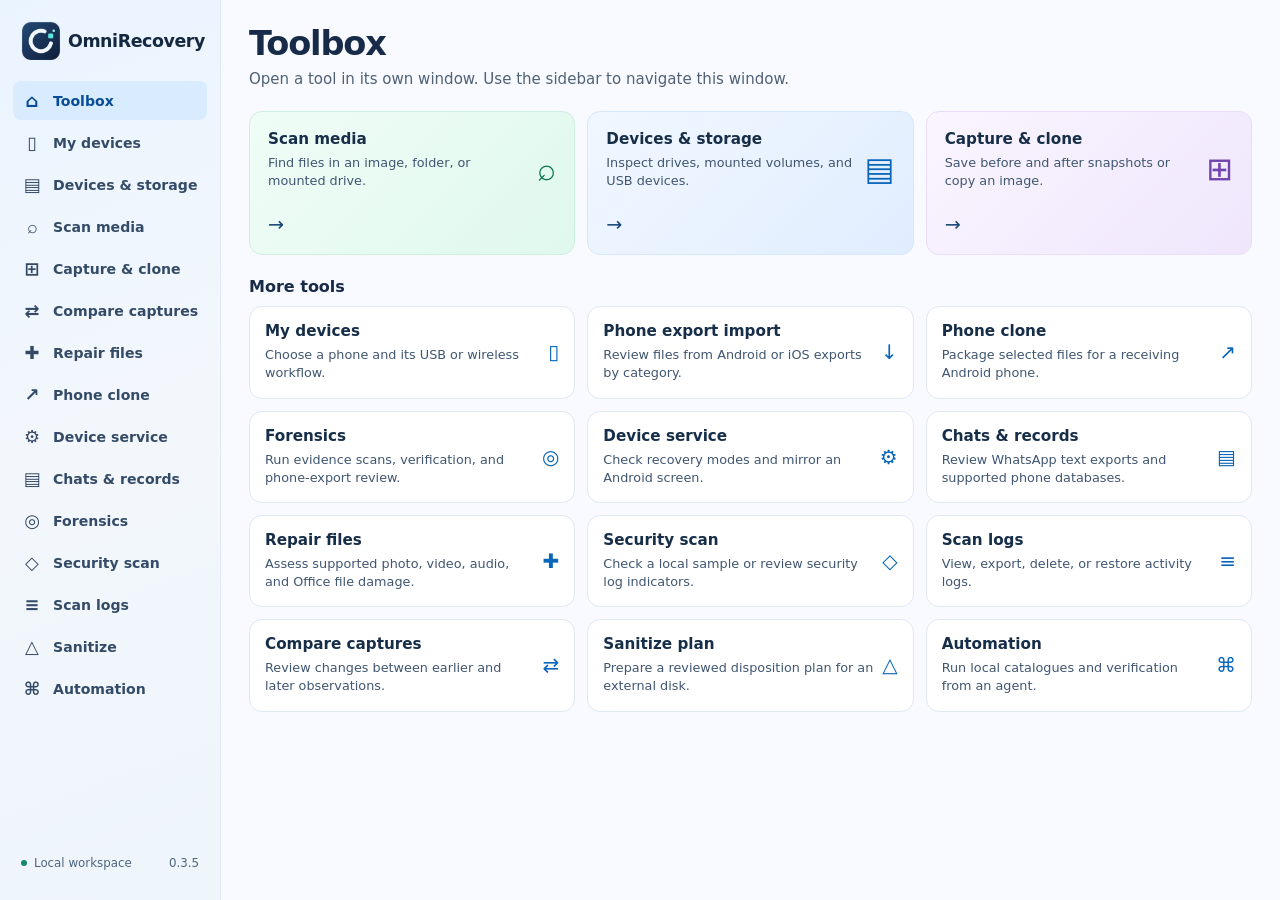
==== desktop/frontend/index.html @ 70e0124c "Open independent tool windows and export verified recovery results" ====
<!doctype html>
<html lang="en">
<head>
  <meta charset="utf-8">
  <meta name="viewport" content="width=device-width, initial-scale=1">
  <title>OmniRecovery</title>
  <link rel="stylesheet" href="style.css">
  <script src="app.js" defer></script>
  <script src="workspace.js" defer></script>
</head>
<body>
  <div class="workspace">
    <aside class="sidebar">
      <div class="brand"><img src="icon.png" width="42" height="42" alt=""><span>OmniRecovery</span></div>
      <nav aria-label="Workflows">
        <button class="nav-button active" data-view="toolbox" aria-current="page"><span class="nav-icon" aria-hidden="true">⌂</span>Toolbox</button>
        <button class="nav-button" data-view="my-devices"><span class="nav-icon" aria-hidden="true">▯</span>My devices</button>
        <div id="phone-sidebar" class="phone-sidebar"></div>
        <button class="nav-button" data-view="devices"><span class="nav-icon" aria-hidden="true">▤</span>Devices &amp; storage</button>
        <button class="nav-button" data-view="scan"><span class="nav-icon" aria-hidden="true">⌕</span>Scan media</button>
        <button class="nav-button" data-view="capture"><span class="nav-icon" aria-hidden="true">⊞</span>Capture &amp; clone</button>
        <button class="nav-button" data-view="compare"><span class="nav-icon" aria-hidden="true">⇄</span>Compare captures</button>
        <button class="nav-button" data-view="repair"><span class="nav-icon" aria-hidden="true">✚</span>Repair files</button>
        <button class="nav-button" data-view="transfer"><span class="nav-icon" aria-hidden="true">↗</span>Phone clone</button>
        <button class="nav-button" data-view="service"><span class="nav-icon" aria-hidden="true">⚙</span>Device service</button>
        <button class="nav-button" data-view="records-review"><span class="nav-icon" aria-hidden="true">▤</span>Chats &amp; records</button>
        <button class="nav-button" data-view="forensics"><span class="nav-icon" aria-hidden="true">◎</span>Forensics</button>
        <button class="nav-button" data-view="security"><span class="nav-icon" aria-hidden="true">◇</span>Security scan</button>
        <button class="nav-button" data-view="logs"><span class="nav-icon" aria-hidden="true">≡</span>Scan logs</button>
        <button class="nav-button" data-view="sanitize"><span class="nav-icon" aria-hidden="true">△</span>Sanitize</button>
        <button class="nav-button" data-view="automation"><span class="nav-icon" aria-hidden="true">⌘</span>Automation</button>
      </nav>
      <div class="sidebar-footer"><span class="offline-dot"></span>Local workspace <span class="version">0.3.5</span></div>
    </aside>

    <main>
      <section id="toolbox" class="view" aria-labelledby="toolbox-title">
        <header><h1 id="toolbox-title">Toolbox</h1><p>Open a tool in its own window. Use the sidebar to navigate this window.</p></header>
        <div class="tool-grid featured">
          <button class="tool-tile mint" data-jump="scan"><span class="tile-icon">⌕</span><strong>Scan media</strong><span>Find files in an image, folder, or mounted drive.</span><span class="tile-arrow">→</span></button>
          <button class="tool-tile sky" data-jump="devices"><span class="tile-icon">▤</span><strong>Devices &amp; storage</strong><span>Inspect drives, mounted volumes, and USB devices.</span><span class="tile-arrow">→</span></button>
          <button class="tool-tile lavender" data-jump="capture"><span class="tile-icon">⊞</span><strong>Capture &amp; clone</strong><span>Save before and after snapshots or copy an image.</span><span class="tile-arrow">→</span></button>
        </div>
        <h2 class="section-label">More tools</h2>
        <div class="tool-grid">
          <button class="tool-tile" data-jump="my-devices"><span class="tile-icon">▯</span><strong>My devices</strong><span>Choose a phone and its USB or wireless workflow.</span></button>
          <button class="tool-tile" data-jump="scan" data-scan-source="android_export"><span class="tile-icon">↓</span><strong>Phone export import</strong><span>Review files from Android or iOS exports by category.</span></button>
          <button class="tool-tile" data-jump="transfer"><span class="tile-icon">↗</span><strong>Phone clone</strong><span>Package selected files for a receiving Android phone.</span></button>
          <button class="tool-tile" data-jump="forensics"><span class="tile-icon">◎</span><strong>Forensics</strong><span>Run evidence scans, verification, and phone-export review.</span></button>
          <button class="tool-tile" data-jump="service"><span class="tile-icon">⚙</span><strong>Device service</strong><span>Check recovery modes and mirror an Android screen.</span></button>
          <button class="tool-tile" data-jump="records-review"><span class="tile-icon">▤</span><strong>Chats &amp; records</strong><span>Review WhatsApp text exports and supported phone databases.</span></button>
          <button class="tool-tile" data-jump="repair"><span class="tile-icon">✚</span><strong>Repair files</strong><span>Assess supported photo, video, audio, and Office file damage.</span></button>
          <button class="tool-tile" data-jump="security"><span class="tile-icon">◇</span><strong>Security scan</strong><span>Check a local sample or review security log indicators.</span></button>
          <button class="tool-tile" data-jump="logs"><span class="tile-icon">≡</span><strong>Scan logs</strong><span>View, export, delete, or restore activity logs.</span></button>
          <button class="tool-tile" data-jump="compare"><span class="tile-icon">⇄</span><strong>Compare captures</strong><span>Review changes between earlier and later observations.</span></button>
          <button class="tool-tile" data-jump="sanitize"><span class="tile-icon">△</span><strong>Sanitize plan</strong><span>Prepare a reviewed disposition plan for an external disk.</span></button>
          <button class="tool-tile" data-jump="automation"><span class="tile-icon">⌘</span><strong>Automation</strong><span>Run local catalogues and verification from an agent.</span></button>
        </div>
      </section>

      <section id="my-devices" class="view" aria-labelledby="my-devices-title" hidden>
        <header class="section-top"><div><h1 id="my-devices-title">My devices</h1><p id="phone-count" aria-live="polite">Detect phones to get started.</p></div><button data-action id="refresh-phones">Refresh devices</button></header>
        <div class="phone-mode" role="group" aria-label="Connection method">
          <button data-action id="phone-usb-mode" aria-pressed="true">USB</button>
          <button data-action id="phone-wireless-mode" aria-pressed="false">Wireless</button>
        </div>
        <div class="phone-card-list" id="phone-card-list"></div>
        <section class="card phone-connect" id="phone-usb-setup">
          <h2>Connect a phone by USB</h2>
          <div class="source-pair"><div><h3>Android</h3><p class="muted">Unlock the phone, turn on USB debugging in Developer options, and approve this computer on the phone.</p></div><div><h3>iPhone or iPad</h3><p class="muted">Unlock the device, connect it with a data cable, then tap Trust when prompted.</p></div></div>
          <p class="muted" id="phone-usb-status" aria-live="polite"></p>
        </section>
        <section class="card phone-connect" id="phone-wireless-setup" hidden>
          <h2>Pair Android over Wi-Fi</h2>
          <p class="muted">Put both devices on the same Wi-Fi. On Android 11 or newer, open Developer options → Wireless debugging → Pair device with pairing code.</p>
          <div class="source-pair">
            <div><h3>Pair</h3><label>Pairing address and port<input id="wifi-pair-address" type="text" placeholder="192.168.1.25:37099" maxlength="25" autocomplete="off"></label>
              <label>Six-digit code<input id="wifi-pair-code" type="password" inputmode="numeric" maxlength="6" autocomplete="off"></label>
              <div class="actions"><button data-action id="wifi-pair">Pair device</button></div></div>
            <div><h3>Connect</h3><label>Connection address and port<input id="wifi-connect-address" type="text" placeholder="192.168.1.25:41673" maxlength="25" autocomplete="off"></label>
              <p class="muted">Use the address on the main Wireless debugging screen. Its port differs from the pairing port.</p>
              <div class="actions"><button class="primary" data-action id="wifi-connect">Connect device</button></div></div>
          </div>
          <p class="muted" id="phone-wireless-status" aria-live="polite"></p>
        </section>
        <section class="card phone-detail" id="phone-detail" hidden>
          <div class="section-top"><div><h2 id="phone-name"></h2><p class="muted" id="phone-state"></p></div><button data-action id="phone-authorize">Connection setup</button></div>
          <div class="phone-category-grid" id="phone-categories"></div>
        </section>
      </section>

      <section id="devices" class="view" aria-labelledby="devices-title" hidden>
        <header><h1 id="devices-title">Devices &amp; storage</h1><p>See connected devices and the locations available for read-only inspection.</p></header>
        <section class="card"><div class="section-top"><h2>Storage inventory</h2><button data-action id="refresh-devices">Refresh devices</button></div><p id="storage-inventory-note" class="muted" hidden></p><div id="device-metrics" class="metrics"></div><div id="disk-list" class="disk-list"></div></section>
        <section class="card output-card"><div class="section-top"><h2>Connected USB devices</h2><button class="jump-button" data-jump="my-devices">Open phone options</button></div><div id="usb-list" class="disk-list"></div></section>
      </section>

      <section id="scan" class="view" aria-labelledby="scan-title" hidden>
        <header><h1 id="scan-title">Scan media</h1><p>Choose a source and the file types you want to inspect.</p></header>
        <section class="card source-switch"><label>Source<select id="scan-source"><option value="image">Disk image</option><option value="folder">Folder</option><option value="file">Single file</option><option value="volume">Active mounted volume</option><option value="android_export">Android export folder</option><option value="ios_export">iOS export folder</option></select></label></section>
        <div id="image-scan">
        <section class="card source-card" aria-label="Disk image source">
          <div class="section-top"><div><h2>Disk image source</h2><p id="image-name" class="selection">Choose a raw or Android sparse disk image.</p></div><div class="actions"><button data-action id="pick-image">Choose disk image</button><button data-action id="demo-image">Try demo</button></div></div>
          <div class="scan-options">
            <label>Storage type<select id="storage"><option value="auto">Unspecified</option><option value="memory-card">Memory card</option><option value="hdd">Hard disk</option><option value="ssd">SSD / NVMe</option><option value="ufs">UFS</option><option value="emmc">eMMC</option><option value="usb-flash">USB flash</option><option value="optical">Optical</option><option value="camera">Camera storage</option><option value="iot">IoT device storage</option><option value="virtual-disk">Virtual disk</option><option value="other">Other</option></select></label>
            <label>Media to scan<select id="scan-media"><option value="">All supported media</option><optgroup label="Photos"><option value="jpeg">JPEG photo</option><option value="png">PNG photo</option></optgroup><optgroup label="Video"><option value="mp4">MP4 video</option><option value="mov">MOV video</option></optgroup><optgroup label="Audio"><option value="wav">WAV audio (PCM)</option></optgroup></select></label>
            <details><summary>Scan a byte range</summary><div class="range"><label>Offset<input id="offset" inputmode="numeric" placeholder="0"></label><label>Length<input id="length" inputmode="numeric" placeholder="To end of image"></label></div></details>
            <button class="primary" data-action id="start-scan" disabled>Scan disk image</button>
          </div>
          <details class="card output-card" id="source-hex-panel"><summary>Inspect source bytes</summary><div class="filters"><label>Logical offset<input id="hex-offset" inputmode="numeric" placeholder="0"></label><label>Bytes<input id="hex-length" inputmode="numeric" placeholder="64"></label><button data-action id="read-hex">Read bytes</button></div><pre id="source-hex" hidden></pre></details>
        </section>
        <section id="scan-output" hidden aria-label="Scan findings">
          <div class="metrics" id="scan-metrics"></div>
          <p class="muted" id="scan-triage"></p>
          <div class="columns">
            <section class="card findings">
              <div class="section-top"><h2>Findings</h2><button data-action id="save-scan-report">Save report</button></div>
              <div class="filters"><label>Type<select id="type-filter"><option value="">All media</option><option value="jpeg">JPEG</option><option value="png">PNG</option><option value="mp4">MP4</option><option value="mov">MOV</option><option value="wav">WAV</option></select></label><label>Source origin<select id="origin-filter"><option value="">Any origin</option><option value="listed_partition">Listed partition</option><option value="backup_gpt_candidate">Backup GPT candidate</option><option value="image_unassigned">Unassigned image bytes</option></select></label><label>Sort<select id="sort-findings"><option value="offset">Source offset</option><option value="length">Size</option><option value="confidence">Confidence</option></select></label></div>
              <div class="table-wrap"><table><thead><tr><th>Media</th><th>Offset</th><th>Size</th><th>Confidence</th></tr></thead><tbody id="findings"></tbody></table></div>
              <p id="no-findings" class="muted" hidden>No findings match this filter.</p>
            </section>
            <section class="card preview" aria-label="Finding preview">
              <div class="section-top"><h2>Preview</h2><button class="primary" data-action id="save-finding" disabled hidden>Save recovered file</button></div>
              <div class="picture"><p id="preview-message">Select a finding to inspect it.</p><img id="finding-image" alt="Verified recovered media" hidden></div>
              <dl id="finding-detail"></dl>
              <details id="finding-hex-detail" hidden><summary>First 256 bytes</summary><pre id="finding-hex"></pre></details>
            </section>
          </div>
        </section>
        </div>
        <div id="catalogue-scan" hidden>
          <section class="card"><div class="section-top"><div><h2>Selected source</h2><p id="catalogue-source-name" class="selection">Choose a source.</p></div><button data-action id="pick-catalogue-source">Choose source</button></div>
            <p id="catalogue-source-note" class="muted">Review accessible files by their exported names and categories.</p>
            <fieldset class="category-picker"><legend>File types to scan</legend><div id="catalogue-categories" class="category-grid"></div></fieldset>
            <div class="section-top"><label>Filename search<input id="catalogue-query" type="search" maxlength="256" placeholder="Name or relative path"></label><button class="primary" data-action id="start-catalogue">Scan files</button></div>
          </section>
          <section class="card output-card" id="catalogue-output" hidden><div class="section-top"><h2>Files found</h2><button data-action id="save-catalogue-report">Save report</button></div><p id="catalogue-summary" class="muted"></p><div class="table-wrap"><table><thead><tr><th>File</th><th>Category</th><th>Size</th></tr></thead><tbody id="catalogue-rows"></tbody></table></div>
            <div id="catalogue-preview" class="card output-card" hidden><div class="section-top"><h2 id="catalogue-item-title">Selected file</h2><button class="primary" data-action id="recover-catalogue-item" hidden>Recover a copy</button></div><dl id="catalogue-item-detail"></dl><div class="picture" id="catalogue-picture" hidden><img id="catalogue-image" alt="Verified image preview"></div></div>
          </section>
        </div>
      </section>

      <section id="capture" class="view" aria-labelledby="capture-title" hidden>
        <header><h1 id="capture-title">Capture &amp; clone</h1><p>Choose a source to enable the Before and After capture buttons.</p></header>
        <section class="card output-card">
          <h2>Acquire from a connected device</h2>
          <p class="muted">Capture authorized Android shared files or device details, an iOS backup, or PTP camera files with a SHA-256 manifest.</p>
          <div class="field-row">
            <label>Transport<select id="acquisition-transport"><option value="android">Android (USB)</option><option value="android_wireless">Android (Wireless debugging)</option><option value="ios">iPhone or iPad</option><option value="camera">Camera (PTP)</option></select></label>
            <label id="acquisition-scope-label">Android files<select id="acquisition-scope"><option value="shared">Shared storage</option><option value="camera">Camera folder</option><option value="downloads">Downloads</option><option value="documents">Documents</option><option value="pictures">Pictures</option><option value="music">Music</option><option value="movies">Movies</option><option value="device_info">Device info only</option></select></label>
            <label>Connected device<select id="acquisition-device"><option value="">Refresh to detect devices</option></select></label>
          </div>
          <div class="actions">
            <button data-action id="refresh-acquisition">Detect devices</button>
            <button class="primary" data-action id="start-acquisition">Choose destination and capture</button>
          </div>
          <p class="muted" id="acquisition-status">Install the platform's ADB, libimobiledevice, or gPhoto2 helper. Unlock the phone and approve its USB prompt when requested.</p>
        </section>
        <section class="card output-card">
          <div class="section-top"><h2>Backup history</h2><button data-action id="choose-history">Choose backup folder</button></div>
          <p class="muted" id="history-folder">Choose the parent folder where you saved your captures.</p>
          <div class="disk-list" id="history-list"></div>
        </section>
        <section class="card"><div class="section-top"><label>Source type<select id="capture-source-kind"><option value="folder">Folder or phone export</option><option value="image">Existing disk image</option></select></label><button class="primary" data-action id="pick-capture-source">Choose source</button></div><p id="capture-source-name" class="selection">Choose a folder or phone export to begin.</p>
          <div class="source-pair"><div><h2>Before capture</h2><p class="muted" id="before-capture-state">No capture saved.</p><button class="primary" data-action id="capture-before">Capture before</button></div><div><h2>After capture</h2><p class="muted" id="after-capture-state">No capture saved.</p><button data-action id="capture-after">Capture after</button></div></div>
          <div class="actions device-actions"><button data-action id="compare-saved-captures">Compare saved captures</button><button data-action id="clone-image" hidden>Clone image file</button></div>
          <p class="muted">Snapshots save hashes and observations. On macOS, choose <strong>Existing disk image</strong> to clone an image file to a separate physical drive.</p>
        </section>
      </section>

      <section id="compare" class="view" aria-labelledby="compare-title" hidden>
        <header class="section-top"><div><h1 id="compare-title">Compare captures</h1><p>Review changes between two saved or independently acquired captures.</p></div><button class="jump-button" data-jump="capture">Take a capture</button></header>
        <section class="card">
          <h2>Compare independently acquired sources</h2>
          <label>Capture type<select id="capture-kind"><option value="image">Storage images</option><option value="folder">Logical export folders</option></select></label>
          <div class="source-pair"><div><h2>Before</h2><p id="before-name" class="selection">Choose the earlier capture.</p><button data-action id="pick-before">Choose earlier capture</button></div><div><h2>After</h2><p id="after-name" class="selection">Choose the later capture.</p><button data-action id="pick-after">Choose later capture</button></div></div>
          <button class="primary" data-action id="start-compare" disabled>Compare captures</button>
        </section>
        <section class="card output-card" id="compare-output" hidden><div class="section-top"><h2>Observations</h2><button data-action id="save-compare-report">Save report</button></div><p id="compare-summary" class="muted"></p><div class="table-wrap"><table><thead><tr><th>File or media</th><th>Observation</th></tr></thead><tbody id="compare-rows"></tbody></table></div></section>
      </section>

      <section id="repair" class="view" aria-labelledby="repair-title" hidden>
        <header><h1 id="repair-title">Repair damaged files</h1><p>Check a file for repairable damage and save a separate verified copy.</p></header>
        <section class="card"><div class="section-top"><div><h2>Damaged file</h2><p id="damaged-name" class="selection">Choose a JPEG, PNG, MP4, MOV, PCM WAV, DOCX, XLSX, or PPTX file.</p></div><button data-action id="pick-damaged">Choose file</button></div><label class="field">Original SHA-256 <span class="muted">Required for repairs other than the PNG end marker.</span><input id="original-hash" type="text" autocomplete="off" spellcheck="false" maxlength="64" placeholder="Hash of the file before it was damaged"></label><button class="primary" data-action id="start-repair" disabled>Assess repair</button></section>
        <section class="card output-card" id="repair-output" hidden><div class="section-top"><h2>Assessment</h2><div class="actions"><button data-action id="save-repair-report">Save report</button><button class="primary" data-action id="save-repaired" hidden>Save repaired file</button></div></div><dl id="repair-detail"></dl><div class="picture" id="repair-picture" hidden><img id="repair-image" alt="Verified repaired image"></div></section>
      </section>

      <section id="transfer" class="view" aria-labelledby="transfer-title" hidden>
        <header><h1 id="transfer-title">Phone clone</h1><p>Choose readable files from a phone export and package them for Android restore.</p></header>
        <details class="card output-card"><summary><strong>Set up the Android companion</strong></summary><p class="muted">Install the OmniRecovery Android companion from the project's APK release. On the receiving phone, open the app, select the encrypted archive and choose the destination folder.</p></details>
        <section class="card"><div class="section-top"><div><h2>Source folder</h2><p id="transfer-name" class="selection">Choose a local phone export folder.</p></div><div class="actions"><button data-action id="pick-transfer">Choose folder</button><button data-action id="review-transfer-files">Review files</button></div></div>
          <div id="transfer-selection" hidden><div class="section-top"><p class="muted" id="transfer-selection-summary"></p><button data-action id="toggle-transfer-selection">Select all</button></div><div class="table-wrap"><table><thead><tr><th>Copy</th><th>File</th><th>Category</th></tr></thead><tbody id="transfer-rows"></tbody></table></div></div>
          <div class="passwords"><label>Archive passphrase<input id="password" type="password" autocomplete="off" maxlength="128"></label><label>Repeat passphrase<input id="confirm-password" type="password" autocomplete="off" maxlength="128"></label></div><p class="muted">Use 12–128 printable ASCII characters.</p>
          <button class="primary" data-action id="start-transfer" disabled>Create encrypted archive</button></section>
        <section class="card output-card"><h2>Restore on the receiving phone</h2><p class="muted">Copy the .omnibackup archive to the phone. In the Android companion, select the archive and a destination folder, then enter the same passphrase.</p><p id="transfer-result" hidden></p></section>
      </section>

      <section id="service" class="view" aria-labelledby="service-title" hidden>
        <header><h1 id="service-title">Device service</h1><p>Check the device and its current boot mode before making changes.</p></header>
        <section class="card output-card">
          <div class="section-top"><h2>Android bootloader</h2><button data-action id="detect-fastboot">Detect fastboot devices</button></div>
          <p id="fastboot-state" class="muted">Connect a device in fastboot mode. This check uses Android SDK Platform-Tools.</p>
        </section>
        <section class="card output-card">
          <h2>iOS Recovery Mode</h2>
          <div class="actions">
            <button data-action id="detect-normal-ios">Detect normal iOS devices</button>
            <button data-action id="detect-ios-recovery">Read Recovery or DFU mode</button>
          </div>
          <p id="service-ios-state" class="muted">Connect one iPhone or iPad. This workflow uses libimobiledevice and libirecovery.</p>
          <label>Target<select id="service-ios-device"><option value="">Detect a device to continue</option></select></label>
          <div class="actions"><button data-action id="change-ios-recovery">Request recovery transition</button></div>
          <p class="muted">A transition restarts the phone and interrupts active work. Save the current capture first.</p>
        </section>
        <section class="card output-card">
          <div class="section-top"><h2>Android screen mirror</h2><button data-action id="detect-mirror">Detect authorized Android phones</button></div>
          <p class="muted">Display an Android screen through scrcpy. The helper runs a temporary service on the phone. Use this for diagnostics after collection.</p>
          <label>Android phone<select id="mirror-device"><option value="">Detect a phone to continue</option></select></label>
          <div class="actions"><button class="primary" data-action id="start-mirror">Open display-only mirror</button></div>
        </section>
      </section>

      <section id="records-review" class="view" aria-labelledby="records-review-title" hidden>
        <header><h1 id="records-review-title">Chats &amp; records</h1><p>Read supported records from a saved phone export.</p></header>
        <section class="card">
          <div class="section-top"><label>Export type<select id="record-kind">
            <option value="whatsapp_export">WhatsApp text export</option>
            <option value="android_sms">Android SMS database</option>
            <option value="android_calls">Android call database</option>
            <option value="android_contact_names">Android contact names</option>
            <option value="ios_sms">iOS message database</option>
            <option value="ios_calls">iOS call database</option>
            <option value="ios_contact_names">iOS contact names</option>
            <option value="sqlite_schema">SQLite table inventory</option>
          </select></label><button data-action id="pick-record-file">Choose export file</button></div>
          <p class="muted" id="record-file-name">Choose a WhatsApp .txt export or a standalone SQLite database.</p>
          <div class="actions"><button class="primary" data-action id="read-records">Read records</button><button class="jump-button" data-jump="transfer">Package exported chat files</button></div>
        </section>
        <section class="card output-card" id="record-results" hidden>
          <h2>Records</h2><p class="muted" id="record-summary"></p>
          <div class="record-table-scroll"><table id="record-table"></table></div>
        </section>
      </section>

      <section id="forensics" class="view" aria-labelledby="forensics-title" hidden>
        <header class="section-top"><div><h1 id="forensics-title">Forensics</h1><p>Inspect and verify previously acquired evidence.</p></div><div class="actions"><button class="jump-button" data-jump="capture">Before &amp; After</button><button class="jump-button" data-jump="logs">Activity logs</button></div></header>
        <section class="card"><div class="section-top"><div><h2>Evidence source</h2><p class="selection" id="evidence-name">Choose an acquired disk image or regular file.</p></div><button class="primary" data-action id="pick-evidence">Choose evidence file</button></div><div class="passwords"><label>Case reference<input id="case-reference" maxlength="128" placeholder="Optional case or item identifier"></label><label>Expected SHA-256 for verification<input id="evidence-sha" maxlength="64" placeholder="Optional trusted digest"></label></div><div class="actions device-actions"><button data-action id="verify-evidence">Verify SHA-256</button><button data-action id="clone-evidence" hidden>Clone acquired image</button></div></section>
        <section class="card output-card"><h2>Scan acquired disk image</h2><div class="scan-options"><label>Media to scan<select id="evidence-media"><option value="">All supported media</option><option value="jpeg">JPEG photo</option><option value="png">PNG photo</option><option value="mp4">MP4 video</option><option value="mov">MOV video</option><option value="wav">WAV audio (PCM)</option></select></label><label>Byte offset<input id="evidence-offset" inputmode="numeric" placeholder="0"></label><label>Byte length<input id="evidence-length" inputmode="numeric" placeholder="To end of image"></label><button data-action class="primary" id="scan-evidence">Run forensic scan</button></div></section>
        <section class="card output-card" id="evidence-output" hidden><div class="section-top"><h2 id="evidence-report-title">Evidence report</h2><button data-action id="save-evidence-report">Export JSON report</button></div><dl id="evidence-detail"></dl><p class="muted">This standalone report is unsigned.</p></section>
        <section class="card output-card"><div class="section-top"><div><h2>Review phone exports</h2><p>Find exported SMS, calls, contacts, mail, WhatsApp, Messenger, and device information by filename.</p></div><div class="actions"><button class="jump-button" data-jump="scan" data-scan-source="android_export">Android export</button><button class="jump-button" data-jump="scan" data-scan-source="ios_export">iOS export</button></div></div></section>
      </section>

      <section id="security" class="view" aria-labelledby="security-title" hidden>
        <header><h1 id="security-title">Security scan</h1><p>Submit a sample to the local ClamAV engine or review a text security log.</p></header>
        <section class="card"><div class="section-top"><div><h2>Local file</h2><p class="selection" id="security-name">Choose a sample or an exported text log.</p></div><button data-action id="pick-security">Choose file</button></div><div class="actions device-actions"><button data-action class="primary" id="scan-sample">Scan sample locally</button><button data-action id="scan-security-log">Check security log</button></div><p class="muted">The app keeps sample bytes on this computer. A public scanning service may share submitted samples.</p></section>
        <section class="card output-card" id="security-output" hidden><div class="section-top"><h2>Scan result</h2><button data-action id="save-security-report">Save report</button></div><dl id="security-detail"></dl><div class="table-wrap"><table id="security-indicators" hidden><thead><tr><th>Line</th><th>Indicator</th></tr></thead><tbody id="security-rows"></tbody></table></div></section>
      </section>

      <section id="logs" class="view" aria-labelledby="logs-title" hidden>
        <header><h1 id="logs-title">Scan logs</h1><p>Review timing, scope and outcomes for each scan or verification.</p></header>
        <section class="card"><div class="section-top"><label>Show<select id="log-view"><option value="active">Active logs</option><option value="trash">Deleted logs</option></select></label><button data-action id="refresh-logs">Refresh logs</button></div><div class="table-wrap"><table><thead><tr><th>Operation</th><th>Started</th><th>Outcome</th></tr></thead><tbody id="log-rows"></tbody></table></div><p id="logs-empty" class="muted" hidden>No logs in this view.</p></section>
        <section id="log-detail" class="card output-card" hidden><div class="section-top"><h2>Activity details</h2><div class="actions"><button data-action id="export-log">Save / export JSON</button><button data-action id="move-log">Delete log</button></div></div><pre id="log-json"></pre></section>
      </section>

      <section id="sanitize" class="view" aria-labelledby="sanitize-title" hidden>
        <header><h1 id="sanitize-title">Storage sanitization</h1><p>Prepare a plan for an evidence-free external disk.</p></header>
        <div class="warning"><strong>Permanent data loss</strong><p>Executing a sanitization procedure can make all data on the target unrecoverable. This workflow prepares a plan for review. Drive erasure requires two authorized approvals and a qualified method.</p></div>
        <section class="card"><div class="source-pair"><label>External physical disk<select id="sanitize-disk"><option value="">Choose a drive</option></select></label><label>Goal<select id="sanitize-goal"><option value="clear">Clear</option><option value="purge">Purge</option><option value="destroy">Destroy</option></select></label></div><div class="actions device-actions"><button data-action id="refresh-sanitize">Refresh disks</button><button data-action class="primary" id="make-sanitize-plan">Prepare plan</button></div></section>
        <section id="sanitize-output" class="card output-card" hidden><div class="section-top"><h2>Plan for review</h2><button data-action id="save-sanitize-report">Export plan</button></div><dl id="sanitize-detail"></dl></section>
      </section>

      <section id="automation" class="view" aria-labelledby="automation-title" hidden>
        <header><h1 id="automation-title">Automation</h1><p>Use local JSON commands from an AI agent or a script.</p></header>
        <section class="card"><h2>Custom search and verification</h2><pre>omnirecovery-cli catalog /path/to/export --query DCIM
omnirecovery-cli verify /path/to/capture.dd
omnirecovery-cli scan /path/to/capture.dd --storage memory-card</pre><p class="muted">On macOS, the CLI is inside the app at Contents/MacOS/omnirecovery-cli. On Windows, use the separate CLI executable. Give the agent an explicit local source. Search matches names and relative paths.</p></section>
        <section class="card output-card"><h2>Export destinations</h2><p class="muted">Choose a local folder, mounted NAS, or synced folder for reports and archives. Verified recovery and image cloning use a separate directly attached physical drive on macOS.</p></section>
      </section>

      <div id="status" class="status" role="status" aria-live="polite" hidden><span id="spinner" class="spinner" hidden></span><span id="status-text"></span></div>
    </main>
  </div>
</body>
</html>
---- desktop/frontend/style.css ----
:root {
  font-family: Inter,system-ui,-apple-system,sans-serif;
  color: #172b48;
  background: #edf3fa;
  color-scheme: light;
  --navy: #142d52;
  --blue: #2257cf;
  --muted: #4f6178;
  --border: #d8e4f1;
  --surface: #fff;
}
* {
  box-sizing: border-box;
}
body {
  margin: 0;
}
button,input,select {
  font: inherit;
}
button {
  cursor: pointer;
}
button:disabled {
  cursor: default;
  opacity: .48;
}
button:focus-visible,input:focus-visible,select:focus-visible,summary:focus-visible {
  outline: 3px solid #789ff2;
  outline-offset: 3px;
}
[hidden] {
  display: none!important;
}
h1,h2,p,dl {
  margin: 0;
}
h1 {
  font-size: clamp(1.6rem,3vw,2.1rem);
  font-weight: 720;
  letter-spacing: -.035em;
}
h2 {
  font-size: 1rem;
  font-weight: 690;
}
p {
  line-height: 1.55;
}
header {
  margin-bottom: 20px;
}
header p {
  color: var(--muted);
  margin-top: 5px;
  font-size: .94rem;
}
.workspace {
  display: grid;
  grid-template-columns: 221px minmax(0,1fr);
  min-height: 100vh;
}
.sidebar {
  position: sticky;
  top: 0;
  height: 100vh;
  display: flex;
  flex-direction: column;
  background: var(--navy);
  color: #fff;
  padding: 20px 13px;
}
.brand {
  display: flex;
  align-items: center;
  gap: 6px;
  font-size: 1.09rem;
  font-weight: 750;
  letter-spacing: -.025em;
  padding: 0 7px;
  margin-bottom: 24px;
}
.brand img {
  flex: none;
}
.sidebar nav {
  display: grid;
  gap: 7px;
}
.nav-button {
  display: flex;
  align-items: center;
  gap: 10px;
  width: 100%;
  background: transparent;
  color: #dbe8fb;
  border: 0;
  text-align: left;
  font-size: .88rem;
  font-weight: 600;
  padding: 11px 9px;
  border-radius: 8px;
}
.nav-button:hover {
  background: #1e426e;
}
.nav-button.active {
  color: white;
  background: #24549b;
}
.nav-icon {
  display: inline-grid;
  place-items: center;
  min-width: 22px;
  font-size: 1.12rem;
  font-weight: 550;
}
.sidebar-footer {
  margin-top: auto;
  color: #c2d5f2;
  font-size: .74rem;
  display: flex;
  align-items: center;
  gap: 7px;
  padding: 10px 8px;
}
.offline-dot {
  width: 6px;
  height: 6px;
  background: #65c6b3;
  border-radius: 50%;
  display: inline-block;
}
.version {
  margin-left: auto;
}
.view {
  max-width: 1180px;
  margin: auto;
}
main {
  min-width: 0;
  padding: 28px 28px 80px;
}
.card {
  padding: 18px;
  background: var(--surface);
  border: 1px solid var(--border);
  border-radius: 13px;
  min-width: 0;
}
.section-top {
  display: flex;
  align-items: center;
  justify-content: space-between;
  gap: 12px;
}
.section-top>div:first-child {
  min-width: 0;
}
.selection {
  color: var(--muted);
  margin-top: 4px;
  overflow-wrap: anywhere;
  font-size: .87rem;
}
.actions {
  display: flex;
  gap: 7px;
  flex-wrap: wrap;
  justify-content: flex-end;
}
button[data-action] {
  min-height: 34px;
  padding: 7px 11px;
  background: #f0f5ff;
  color: #204184;
  border: 1px solid #cddbf3;
  border-radius: 7px;
  font-size: .82rem;
  font-weight: 650;
  white-space: nowrap;
}
button[data-action]:hover:not(:disabled) {
  background: #e5eeff;
}
button.primary[data-action] {
  background: var(--blue);
  border-color: var(--blue);
  color: white;
}
button.primary[data-action]:hover:not(:disabled) {
  background: #1947b7;
}
.scan-options {
  display: flex;
  align-items: flex-end;
  gap: 15px;
  flex-wrap: wrap;
  margin-top: 14px;
}
.scan-options>.primary {
  margin-left: auto;
}
label {
  display: grid;
  gap: 4px;
  font-size: .8rem;
  font-weight: 650;
}
input,select {
  background: #fafcff;
  border: 1px solid #b9c9de;
  border-radius: 7px;
  color: #172b48;
  min-height: 34px;
  padding: 6px 9px;
  min-width: 0;
  font-size: .85rem;
}
details {
  font-size: .82rem;
  color: #39516f;
}
summary {
  cursor: pointer;
  font-weight: 650;
  padding: 7px 0;
}
.range {
  display: flex;
  gap: 8px;
}
.range input {
  max-width: 115px;
}
.metrics {
  display: grid;
  grid-template-columns: repeat(3,minmax(0,1fr));
  gap: 10px;
  margin: 13px 0;
}
.metric {
  background: white;
  border: 1px solid var(--border);
  border-radius: 10px;
  padding: 10px 14px;
}
.metric span {
  font-size: .75rem;
  color: var(--muted);
}
.metric strong {
  display: block;
  font-size: 1.05rem;
  margin-top: 2px;
}
.columns {
  display: grid;
  grid-template-columns: minmax(0,1.33fr) minmax(240px,1fr);
  gap: 11px;
  align-items: start;
}
.filters {
  display: flex;
  gap: 9px;
  flex-wrap: wrap;
  margin: 10px 0;
}
.table-wrap {
  overflow: auto;
  max-height: 320px;
}
table {
  width: 100%;
  border-collapse: collapse;
  font-size: .79rem;
}
th,td {
  text-align: left;
  border-bottom: 1px solid #e2ebf6;
  padding: 7px;
  white-space: nowrap;
}
th {
  position: sticky;
  top: 0;
  background: #f6f9fd;
  color: #425777;
}
td button[data-action] {
  min-height: 24px;
  background: transparent;
  color: #174ab6;
  padding: 3px 4px;
  border: 0;
  text-decoration: underline;
}
.picture {
  margin-top: 11px;
  display: grid;
  place-items: center;
  background: #f0f5fb;
  border: 1px solid var(--border);
  border-radius: 9px;
  min-height: 108px;
  padding: 9px;
  text-align: center;
  color: var(--muted);
  font-size: .82rem;
}
.picture img {
  display: block;
  max-width: 100%;
  max-height: 200px;
  object-fit: contain;
}
.preview dl,.output-card dl {
  display: grid;
  grid-template-columns: 1fr 1fr;
  gap: 8px;
  margin-top: 11px;
}
.detail {
  min-width: 0;
}
.detail dt {
  color: var(--muted);
  font-size: .73rem;
}
.detail dd {
  margin: 3px 0 0;
  font-size: .82rem;
  overflow-wrap: anywhere;
}
.wide {
  grid-column: 1/-1;
}
pre {
  padding: 8px;
  overflow: auto;
  background: #f2f6fc;
  border-radius: 6px;
  font-size: .71rem;
}
.muted {
  color: var(--muted);
  font-size: .85rem;
}
.source-pair,.passwords {
  display: grid;
  grid-template-columns: 1fr 1fr;
  gap: 12px;
  margin: 14px 0;
}
.source-pair>div {
  background: #f6f9fd;
  padding: 13px;
  border: 1px solid var(--border);
  border-radius: 8px;
  min-width: 0;
}
.source-pair button,.field,.field+button,.passwords~button {
  margin-top: 10px;
}
.output-card {
  margin-top: 13px;
}
.output-card p {
  margin: 7px 0;
}
.status {
  position: fixed;
  bottom: 15px;
  left: calc(221px + 28px);
  right: 28px;
  display: flex;
  align-items: center;
  gap: 9px;
  background: #e3edff;
  color: #153c85;
  border: 1px solid #b9cdf2;
  border-radius: 9px;
  box-shadow: 0 4px 20px #142d521a;
  padding: 10px 13px;
  font-size: .83rem;
  z-index: 1;
}
.status.error {
  background: #fff1ed;
  color: #8b2518;
  border-color: #f1c1b9;
}
.spinner {
  flex: none;
  width: 13px;
  height: 13px;
  border: 2px solid #9bb8ea;
  border-top-color: var(--blue);
  border-radius: 50%;
  animation: spin .8s linear infinite;
}
@keyframes spin {
  to {
    transform: rotate(360deg);
  }
}
@media(max-width:880px) {
  .workspace {
    grid-template-columns: 180px minmax(0,1fr);
  }
  main {
    padding: 20px 18px 70px;
  }
  .sidebar {
    padding-left: 8px;
    padding-right: 8px;
  }
  .status {
    left: 198px;
    right: 18px;
  }
  .columns {
    grid-template-columns: 1fr;
  }
}

/* The Toolbox uses a light surface and soft color to distinguish its workflows. */
:root {
  background: #f8faff;
  --navy: #15283f;
  --blue: #086fdb;
  --muted: #506176;
  --border: #dee7f2;
}
.sidebar {
  background: linear-gradient(160deg, #eaf4ff, #f3f7fc 48%, #eef5fb);
  color: var(--navy);
  border-right: 1px solid #dce9f8;
  overflow-y: auto;
}
.brand { margin-bottom: 19px; }
.sidebar nav { gap: 3px; }
.nav-button { color: #344b67; padding: 9px 8px; }
.nav-button:hover { background: #e1eefb; }
.nav-button.active { color: #084d97; background: #d9ebff; }
.sidebar-footer { color: #4e6480; padding-top: 18px; }
.offline-dot { background: #13896e; }
main { padding-top: 24px; }
.section-top { flex-wrap: wrap; }
.section-top > label { flex: 0 1 310px; }
.tool-grid { display: grid; grid-template-columns: repeat(3, minmax(0, 1fr)); gap: 12px; }
.tool-tile {
  display: grid;
  grid-template-columns: 1fr auto;
  grid-template-rows: auto 1fr;
  gap: 6px 8px;
  min-width: 0;
  padding: 15px;
  border: 1px solid #e0e8f4;
  background: #fff;
  color: #172e49;
  text-align: left;
  border-radius: 13px;
}
.tool-tile:hover { border-color: #88baf0; box-shadow: 0 4px 12px #146bc015; }
.tool-tile strong { grid-column: 1; grid-row: 1; font-size: .95rem; }
.tool-tile > span:not(.tile-icon):not(.tile-arrow) { grid-column: 1; grid-row: 2; font-size: .80rem; line-height: 1.42; color: #405671; }
.tile-icon { grid-column: 2; grid-row: 1 / 3; font-size: 1.25rem; color: #0965b9; align-self: center; }
.featured .tool-tile { min-height: 144px; padding: 18px; }
.featured .tile-icon { font-size: 2rem; }
.tile-arrow { grid-column: 1; color: #164776; font-size: 1.2rem; }
.mint { background: linear-gradient(135deg, #f0fdf7, #dff8ee); border-color: #ceeede; }
.sky { background: linear-gradient(135deg, #f1f7ff, #e0edff); border-color: #d5e7fc; }
.lavender { background: linear-gradient(135deg, #faf5ff, #efe6fc); border-color: #eadcfb; }
.mint .tile-icon { color: #097652; }
.lavender .tile-icon { color: #7143ae; }
.section-label { margin: 22px 0 10px; }
.source-switch { margin-bottom: 11px; }
.source-switch label { max-width: 340px; }
.category-picker { padding: 10px 0; margin: 10px 0; border: 0; }
.category-picker legend { font-size: .85rem; font-weight: 680; }
.category-grid { display: grid; grid-template-columns: repeat(3, minmax(0, 1fr)); gap: 7px; }
.category-option { display: flex; align-items: center; gap: 7px; min-width: 0; padding: 5px 8px; border: 1px solid var(--border); border-radius: 7px; background: #f8fbff; }
input[type=checkbox] { min-height: auto; width: 15px; height: 15px; flex: none; accent-color: #086fdb; }
.device-actions { justify-content: flex-start; margin: 10px 0; }
.jump-button, .device-actions button:not([data-action]) { border: 1px solid #c9ddf4; background: #eef6ff; border-radius: 7px; color: #145596; font-size: .84rem; padding: 8px 10px; }
.disk-list { display: grid; gap: 7px; margin: 7px 0; }
.disk-card { border: 1px solid var(--border); background: #f9fbff; border-radius: 8px; padding: 2px 10px; }
.disk-heading > span { margin-left: 8px; }
.volume-row, .device-row { display: flex; gap: 10px; padding: 8px; align-items: center; justify-content: space-between; border-top: 1px solid #e1ecf7; }
.volume-label { display: grid; gap: 3px; min-width: 0; overflow-wrap: anywhere; }
.volume-label progress { width: min(250px, 100%); height: 8px; accent-color: #1686dc; }
.warning { border: 1px solid #f0baaa; background: #fff1ec; color: #7e2d21; padding: 13px 15px; border-radius: 9px; margin-bottom: 12px; }
.warning p { margin-top: 4px; }
#catalogue-item-title { overflow-wrap: anywhere; }
#catalogue-rows td:first-child, #transfer-rows td:nth-child(2) { max-width: 420px; white-space: normal; overflow-wrap: anywhere; }
#catalogue-rows button { text-align: left; white-space: normal; }
#log-json { white-space: pre-wrap; overflow-wrap: anywhere; }
@media (max-width: 950px) {
  .tool-grid, .category-grid { grid-template-columns: repeat(2, minmax(0, 1fr)); }
}
@media (max-width: 720px) {
  .tool-grid, .source-pair, .passwords { grid-template-columns: 1fr; }
}

.phone-sidebar { display: grid; gap: 2px; margin: 0 0 3px 24px; }
.phone-sidebar:empty { display: none; }
.phone-sidebar button { padding: 5px 8px; color: #395471; background: none; text-align: left; border: 0; border-radius: 7px; overflow-wrap: anywhere; }
.phone-sidebar button:hover, .phone-sidebar button[aria-current] { color: #084d97; background: #d9ebff; }
.phone-mode { display: flex; width: min(100%, 330px); gap: 3px; padding: 4px; margin: 0 auto 20px; border-radius: 30px; background: #e8edf5; }
.phone-mode button { flex: 1; border: 1px solid transparent; border-radius: 28px; background: transparent; color: #52647c; }
.phone-mode button[aria-pressed="true"] { background: white; color: #085ec3; border-color: #d9e5f3; box-shadow: 0 1px 3px #17345114; }
.phone-card-list { display: grid; grid-template-columns: repeat(auto-fit, minmax(146px, 1fr)); gap: 12px; margin: 0 0 18px; }
.phone-card { display: flex; flex-direction: column; align-items: center; gap: 6px; padding: 18px 12px; min-height: 180px; color: #182f4b; background: #fff; border: 1px solid #dce7f5; border-radius: 16px; }
.phone-card[aria-pressed="true"] { background: #ecf5ff; border-color: #73b1f5; }
.phone-card:hover { background: #edf6ff; border-color: #8bbaf3; }
.phone-screen { width: 51px; height: 91px; margin-bottom: 4px; border: 3px solid #20385b; border-radius: 12px; background: radial-gradient(circle at 75% 25%, #9de6ff, transparent 50%), linear-gradient(140deg, #90a8ff, #8a6ce2 54%, #1662c1); box-shadow: 0 3px 12px #4169a43b; }
.phone-screen.ios { background: radial-gradient(circle at 25% 70%, #d4f7e7, transparent 52%), linear-gradient(145deg, #0f7cad, #8bd5ed, #496ecc); }
.phone-card-add .phone-screen { display: grid; place-items: center; color: #116ed5; font-size: 2rem; background: white; border: 1px dashed #82b6f3; box-shadow: none; }
.phone-card small { font-weight: 400; color: #536b84; }
.phone-category-grid { display: grid; grid-template-columns: repeat(auto-fit, minmax(138px, 1fr)); gap: 9px; }
.phone-category { display: grid; gap: 4px; grid-template-columns: auto 1fr; align-items: center; text-align: left; background: #fff; padding: 9px; }
.phone-category > small { grid-column: 2; font-size: .72rem; font-weight: 400; color: #4f647f; }
.phone-category-icon { display: inline-grid; width: 26px; height: 26px; place-items: center; border-radius: 8px; color: #075ba3; background: #e0f1ff; }
.phone-category:nth-child(3n + 2) .phone-category-icon { color: #206650; background: #e0f4ec; }
.phone-category:nth-child(3n + 3) .phone-category-icon { color: #6243a3; background: #f0e9ff; }
.phone-connect .source-pair label { margin-top: 7px; }

.record-table-scroll { overflow: auto; }
#record-table td { white-space: pre-wrap; overflow-wrap: anywhere; min-width: 70px; max-width: 420px; }
#record-summary { overflow-wrap: anywhere; }
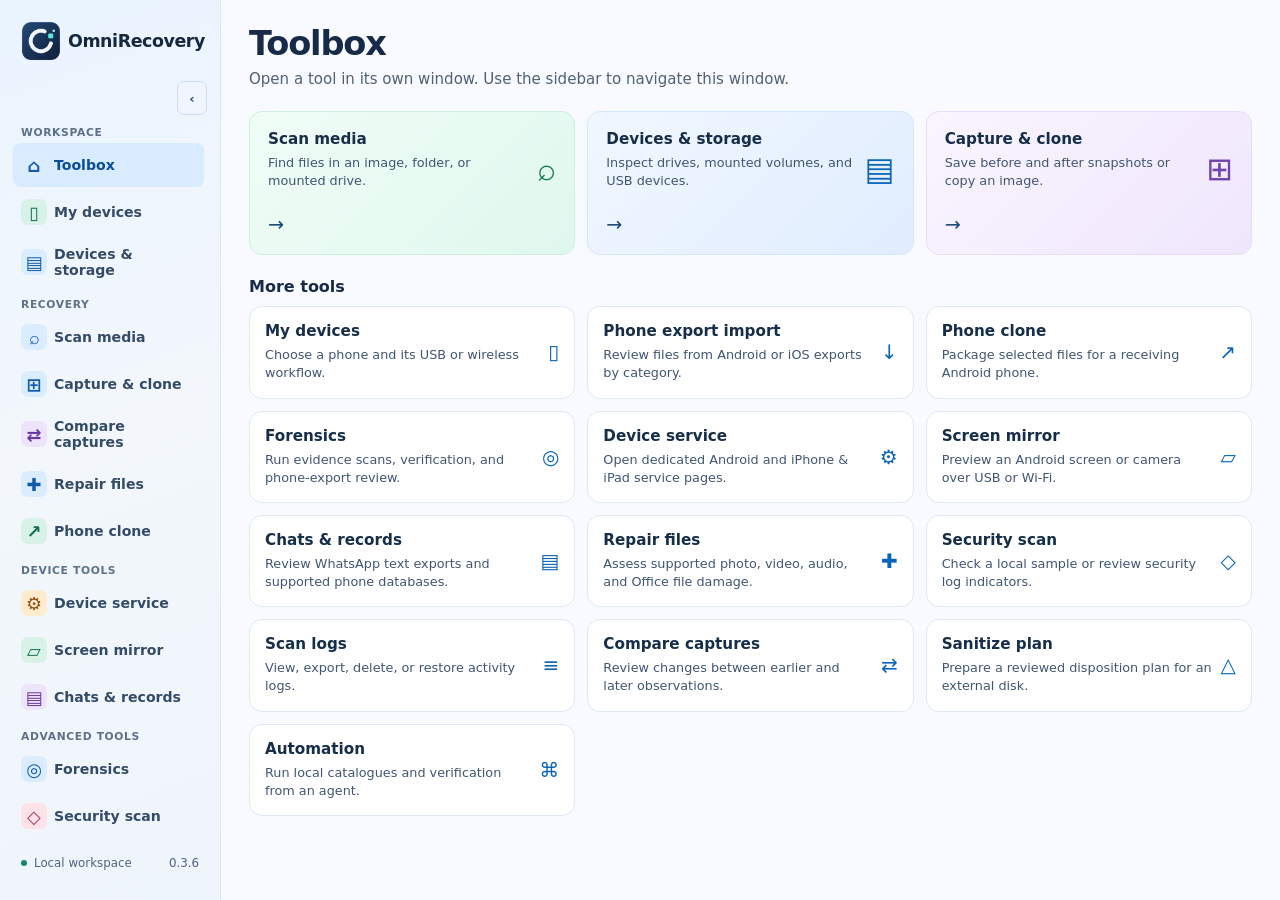
==== commit 685664d6: "Separate device service workflows and wire workspace settings" ====
--- a/desktop/frontend/index.html
+++ b/desktop/frontend/index.html
@@ -10,27 +10,34 @@
 </head>
 <body>
   <div class="workspace">
-    <aside class="sidebar">
+    <aside class="sidebar" id="workspace-sidebar">
       <div class="brand"><img src="icon.png" width="42" height="42" alt=""><span>OmniRecovery</span></div>
-      <nav aria-label="Workflows">
-        <button class="nav-button active" data-view="toolbox" aria-current="page"><span class="nav-icon" aria-hidden="true">⌂</span>Toolbox</button>
-        <button class="nav-button" data-view="my-devices"><span class="nav-icon" aria-hidden="true">▯</span>My devices</button>
+      <button data-action id="sidebar-toggle" class="sidebar-toggle" aria-controls="workspace-nav" aria-pressed="false" title="Collapse navigation">‹</button>
+      <nav id="workspace-nav" aria-label="Workflows">
+        <span class="nav-section-label">Workspace</span>
+        <button class="nav-button active" data-view="toolbox" aria-current="page"><span class="nav-icon" aria-hidden="true">⌂</span><span class="nav-label">Toolbox</span></button>
+        <button class="nav-button" data-view="my-devices"><span class="nav-icon" aria-hidden="true">▯</span><span class="nav-label">My devices</span></button>
         <div id="phone-sidebar" class="phone-sidebar"></div>
-        <button class="nav-button" data-view="devices"><span class="nav-icon" aria-hidden="true">▤</span>Devices &amp; storage</button>
-        <button class="nav-button" data-view="scan"><span class="nav-icon" aria-hidden="true">⌕</span>Scan media</button>
-        <button class="nav-button" data-view="capture"><span class="nav-icon" aria-hidden="true">⊞</span>Capture &amp; clone</button>
-        <button class="nav-button" data-view="compare"><span class="nav-icon" aria-hidden="true">⇄</span>Compare captures</button>
-        <button class="nav-button" data-view="repair"><span class="nav-icon" aria-hidden="true">✚</span>Repair files</button>
-        <button class="nav-button" data-view="transfer"><span class="nav-icon" aria-hidden="true">↗</span>Phone clone</button>
-        <button class="nav-button" data-view="service"><span class="nav-icon" aria-hidden="true">⚙</span>Device service</button>
-        <button class="nav-button" data-view="records-review"><span class="nav-icon" aria-hidden="true">▤</span>Chats &amp; records</button>
-        <button class="nav-button" data-view="forensics"><span class="nav-icon" aria-hidden="true">◎</span>Forensics</button>
-        <button class="nav-button" data-view="security"><span class="nav-icon" aria-hidden="true">◇</span>Security scan</button>
-        <button class="nav-button" data-view="logs"><span class="nav-icon" aria-hidden="true">≡</span>Scan logs</button>
-        <button class="nav-button" data-view="sanitize"><span class="nav-icon" aria-hidden="true">△</span>Sanitize</button>
-        <button class="nav-button" data-view="automation"><span class="nav-icon" aria-hidden="true">⌘</span>Automation</button>
+        <button class="nav-button" data-view="devices"><span class="nav-icon" aria-hidden="true">▤</span><span class="nav-label">Devices &amp; storage</span></button>
+        <span class="nav-section-label">Recovery</span>
+        <button class="nav-button" data-view="scan"><span class="nav-icon" aria-hidden="true">⌕</span><span class="nav-label">Scan media</span></button>
+        <button class="nav-button" data-view="capture"><span class="nav-icon" aria-hidden="true">⊞</span><span class="nav-label">Capture &amp; clone</span></button>
+        <button class="nav-button" data-view="compare"><span class="nav-icon" aria-hidden="true">⇄</span><span class="nav-label">Compare captures</span></button>
+        <button class="nav-button" data-view="repair"><span class="nav-icon" aria-hidden="true">✚</span><span class="nav-label">Repair files</span></button>
+        <button class="nav-button" data-view="transfer"><span class="nav-icon" aria-hidden="true">↗</span><span class="nav-label">Phone clone</span></button>
+        <span class="nav-section-label">Device tools</span>
+        <button class="nav-button" data-view="service"><span class="nav-icon" aria-hidden="true">⚙</span><span class="nav-label">Device service</span></button>
+        <button class="nav-button" id="open-mirror-nav"><span class="nav-icon" aria-hidden="true">▱</span><span class="nav-label">Screen mirror</span></button>
+        <button class="nav-button" data-view="records-review"><span class="nav-icon" aria-hidden="true">▤</span><span class="nav-label">Chats &amp; records</span></button>
+        <span class="nav-section-label">Advanced tools</span>
+        <button class="nav-button" data-view="forensics"><span class="nav-icon" aria-hidden="true">◎</span><span class="nav-label">Forensics</span></button>
+        <button class="nav-button" data-view="security"><span class="nav-icon" aria-hidden="true">◇</span><span class="nav-label">Security scan</span></button>
+        <button class="nav-button" data-view="logs"><span class="nav-icon" aria-hidden="true">≡</span><span class="nav-label">Scan logs</span></button>
+        <button class="nav-button" data-view="sanitize"><span class="nav-icon" aria-hidden="true">△</span><span class="nav-label">Sanitize</span></button>
+        <button class="nav-button" data-view="automation"><span class="nav-icon" aria-hidden="true">⌘</span><span class="nav-label">Automation</span></button>
+        <button class="nav-button" data-view="settings"><span class="nav-icon" aria-hidden="true">⚙</span><span class="nav-label">Settings</span></button>
       </nav>
-      <div class="sidebar-footer"><span class="offline-dot"></span>Local workspace <span class="version">0.3.5</span></div>
+      <div class="sidebar-footer"><span class="offline-dot"></span>Local workspace <span class="version">0.3.6</span></div>
     </aside>
 
     <main>
@@ -47,7 +54,8 @@
           <button class="tool-tile" data-jump="scan" data-scan-source="android_export"><span class="tile-icon">↓</span><strong>Phone export import</strong><span>Review files from Android or iOS exports by category.</span></button>
           <button class="tool-tile" data-jump="transfer"><span class="tile-icon">↗</span><strong>Phone clone</strong><span>Package selected files for a receiving Android phone.</span></button>
           <button class="tool-tile" data-jump="forensics"><span class="tile-icon">◎</span><strong>Forensics</strong><span>Run evidence scans, verification, and phone-export review.</span></button>
-          <button class="tool-tile" data-jump="service"><span class="tile-icon">⚙</span><strong>Device service</strong><span>Check recovery modes and mirror an Android screen.</span></button>
+          <button class="tool-tile" data-jump="service"><span class="tile-icon">⚙</span><strong>Device service</strong><span>Open dedicated Android and iPhone &amp; iPad service pages.</span></button>
+          <button class="tool-tile" data-jump="mirror"><span class="tile-icon">▱</span><strong>Screen mirror</strong><span>Preview an Android screen or camera over USB or Wi-Fi.</span></button>
           <button class="tool-tile" data-jump="records-review"><span class="tile-icon">▤</span><strong>Chats &amp; records</strong><span>Review WhatsApp text exports and supported phone databases.</span></button>
           <button class="tool-tile" data-jump="repair"><span class="tile-icon">✚</span><strong>Repair files</strong><span>Assess supported photo, video, audio, and Office file damage.</span></button>
           <button class="tool-tile" data-jump="security"><span class="tile-icon">◇</span><strong>Security scan</strong><span>Check a local sample or review security log indicators.</span></button>
@@ -89,10 +97,39 @@
         </section>
       </section>
 
-      <section id="devices" class="view" aria-labelledby="devices-title" hidden>
-        <header><h1 id="devices-title">Devices &amp; storage</h1><p>See connected devices and the locations available for read-only inspection.</p></header>
-        <section class="card"><div class="section-top"><h2>Storage inventory</h2><button data-action id="refresh-devices">Refresh devices</button></div><p id="storage-inventory-note" class="muted" hidden></p><div id="device-metrics" class="metrics"></div><div id="disk-list" class="disk-list"></div></section>
-        <section class="card output-card"><div class="section-top"><h2>Connected USB devices</h2><button class="jump-button" data-jump="my-devices">Open phone options</button></div><div id="usb-list" class="disk-list"></div></section>
+      <section id="devices" class="view storage-view" aria-labelledby="devices-title" hidden>
+        <header class="section-top"><div><h1 id="devices-title">Devices &amp; storage</h1><p>Inspect connected drives, phones, and mounted volumes.</p></div><button data-action id="refresh-devices">Refresh inventory</button></header>
+        <div class="storage-overview" id="device-metrics"></div>
+        <p id="storage-inventory-note" class="muted" hidden></p>
+        <div class="storage-workspace">
+          <div class="storage-main">
+            <section class="card storage-inventory">
+              <div class="section-top"><h2>Storage inventory</h2></div>
+              <div class="storage-filters" id="storage-filters" role="group" aria-label="Storage category">
+                <button data-action data-storage-filter="all" aria-pressed="true">All</button>
+                <button data-action data-storage-filter="internal" aria-pressed="false">Internal</button>
+                <button data-action data-storage-filter="external" aria-pressed="false">External</button>
+                <button data-action data-storage-filter="virtual" aria-pressed="false">Images &amp; virtual</button>
+              </div>
+              <div class="storage-disk-list" id="disk-list"></div>
+            </section>
+            <section class="card output-card">
+              <div class="section-top"><h2>Connected phones</h2><button class="jump-button" data-jump="my-devices">Connection setup</button></div>
+              <div class="storage-phone-list" id="storage-phone-list"></div>
+            </section>
+            <details class="card output-card"><summary><strong>USB peripherals</strong></summary><div id="usb-list" class="disk-list"></div></details>
+          </div>
+          <aside class="card storage-detail" aria-labelledby="storage-detail-title">
+            <div class="storage-detail-heading"><span class="storage-icon" id="storage-detail-icon" aria-hidden="true">▤</span><div><h2 id="storage-detail-title">Selected device</h2><p class="muted" id="storage-detail-subtitle">Select a drive, volume, or phone.</p></div></div>
+            <div class="storage-chart" id="storage-chart" hidden>
+              <canvas id="capacity-ring" width="200" height="200" role="img"></canvas>
+              <div class="storage-capacity-text"><strong id="capacity-total"></strong><span id="capacity-scope"></span></div>
+              <div class="storage-chart-key"><span><i></i> <span id="capacity-used"></span></span><span><i></i> <span id="capacity-free"></span></span></div>
+            </div>
+            <dl class="storage-specs" id="storage-specs"></dl>
+            <div id="storage-detail-actions" class="actions"></div>
+          </aside>
+        </div>
       </section>
 
       <section id="scan" class="view" aria-labelledby="scan-title" hidden>
@@ -104,7 +141,7 @@
           <div class="scan-options">
             <label>Storage type<select id="storage"><option value="auto">Unspecified</option><option value="memory-card">Memory card</option><option value="hdd">Hard disk</option><option value="ssd">SSD / NVMe</option><option value="ufs">UFS</option><option value="emmc">eMMC</option><option value="usb-flash">USB flash</option><option value="optical">Optical</option><option value="camera">Camera storage</option><option value="iot">IoT device storage</option><option value="virtual-disk">Virtual disk</option><option value="other">Other</option></select></label>
             <label>Media to scan<select id="scan-media"><option value="">All supported media</option><optgroup label="Photos"><option value="jpeg">JPEG photo</option><option value="png">PNG photo</option></optgroup><optgroup label="Video"><option value="mp4">MP4 video</option><option value="mov">MOV video</option></optgroup><optgroup label="Audio"><option value="wav">WAV audio (PCM)</option></optgroup></select></label>
-            <details><summary>Scan a byte range</summary><div class="range"><label>Offset<input id="offset" inputmode="numeric" placeholder="0"></label><label>Length<input id="length" inputmode="numeric" placeholder="To end of image"></label></div></details>
+            <details id="scan-range-settings"><summary>Scan a byte range</summary><div class="range"><label>Offset<input id="offset" inputmode="numeric" placeholder="0"></label><label>Length<input id="length" inputmode="numeric" placeholder="To end of image"></label></div></details>
             <button class="primary" data-action id="start-scan" disabled>Scan disk image</button>
           </div>
           <details class="card output-card" id="source-hex-panel"><summary>Inspect source bytes</summary><div class="filters"><label>Logical offset<input id="hex-offset" inputmode="numeric" placeholder="0"></label><label>Bytes<input id="hex-length" inputmode="numeric" placeholder="64"></label><button data-action id="read-hex">Read bytes</button></div><pre id="source-hex" hidden></pre></details>
@@ -141,8 +178,13 @@
       </section>
 
       <section id="capture" class="view" aria-labelledby="capture-title" hidden>
-        <header><h1 id="capture-title">Capture &amp; clone</h1><p>Choose a source to enable the Before and After capture buttons.</p></header>
-        <section class="card output-card">
+        <header><h1 id="capture-title">Capture &amp; clone</h1><p>Collect a connected device, compare captures, or verify a saved backup.</p></header>
+        <div class="storage-filters capture-tabs" role="group" aria-label="Capture workflow">
+          <button data-action data-capture-tab="device" aria-pressed="true">Connected device</button>
+          <button data-action data-capture-tab="snapshots" aria-pressed="false">Before &amp; after</button>
+          <button data-action data-capture-tab="history" aria-pressed="false">Backup history</button>
+        </div>
+        <section class="card output-card capture-panel" id="capture-panel-device">
           <h2>Acquire from a connected device</h2>
           <p class="muted">Capture authorized Android shared files or device details, an iOS backup, or PTP camera files with a SHA-256 manifest.</p>
           <div class="field-row">
@@ -156,12 +198,12 @@
           </div>
           <p class="muted" id="acquisition-status">Install the platform's ADB, libimobiledevice, or gPhoto2 helper. Unlock the phone and approve its USB prompt when requested.</p>
         </section>
-        <section class="card output-card">
+        <section class="card output-card capture-panel" id="capture-panel-history" hidden>
           <div class="section-top"><h2>Backup history</h2><button data-action id="choose-history">Choose backup folder</button></div>
           <p class="muted" id="history-folder">Choose the parent folder where you saved your captures.</p>
           <div class="disk-list" id="history-list"></div>
         </section>
-        <section class="card"><div class="section-top"><label>Source type<select id="capture-source-kind"><option value="folder">Folder or phone export</option><option value="image">Existing disk image</option></select></label><button class="primary" data-action id="pick-capture-source">Choose source</button></div><p id="capture-source-name" class="selection">Choose a folder or phone export to begin.</p>
+        <section class="card capture-panel" id="capture-panel-snapshots" hidden><div class="section-top"><label>Source type<select id="capture-source-kind"><option value="folder">Folder or phone export</option><option value="image">Existing disk image</option></select></label><button class="primary" data-action id="pick-capture-source">Choose source</button></div><p id="capture-source-name" class="selection">Choose a folder or phone export to begin.</p>
           <div class="source-pair"><div><h2>Before capture</h2><p class="muted" id="before-capture-state">No capture saved.</p><button class="primary" data-action id="capture-before">Capture before</button></div><div><h2>After capture</h2><p class="muted" id="after-capture-state">No capture saved.</p><button data-action id="capture-after">Capture after</button></div></div>
           <div class="actions device-actions"><button data-action id="compare-saved-captures">Compare saved captures</button><button data-action id="clone-image" hidden>Clone image file</button></div>
           <p class="muted">Snapshots save hashes and observations. On macOS, choose <strong>Existing disk image</strong> to clone an image file to a separate physical drive.</p>
@@ -196,27 +238,86 @@
       </section>
 
       <section id="service" class="view" aria-labelledby="service-title" hidden>
-        <header><h1 id="service-title">Device service</h1><p>Check the device and its current boot mode before making changes.</p></header>
-        <section class="card output-card">
-          <div class="section-top"><h2>Android bootloader</h2><button data-action id="detect-fastboot">Detect fastboot devices</button></div>
-          <p id="fastboot-state" class="muted">Connect a device in fastboot mode. This check uses Android SDK Platform-Tools.</p>
-        </section>
-        <section class="card output-card">
-          <h2>iOS Recovery Mode</h2>
-          <div class="actions">
-            <button data-action id="detect-normal-ios">Detect normal iOS devices</button>
-            <button data-action id="detect-ios-recovery">Read Recovery or DFU mode</button>
-          </div>
-          <p id="service-ios-state" class="muted">Connect one iPhone or iPad. This workflow uses libimobiledevice and libirecovery.</p>
-          <label>Target<select id="service-ios-device"><option value="">Detect a device to continue</option></select></label>
-          <div class="actions"><button data-action id="change-ios-recovery">Request recovery transition</button></div>
-          <p class="muted">A transition restarts the phone and interrupts active work. Save the current capture first.</p>
-        </section>
-        <section class="card output-card">
-          <div class="section-top"><h2>Android screen mirror</h2><button data-action id="detect-mirror">Detect authorized Android phones</button></div>
-          <p class="muted">Display an Android screen through scrcpy. The helper runs a temporary service on the phone. Use this for diagnostics after collection.</p>
-          <label>Android phone<select id="mirror-device"><option value="">Detect a phone to continue</option></select></label>
-          <div class="actions"><button class="primary" data-action id="start-mirror">Open display-only mirror</button></div>
+        <header><h1 id="service-title">Device service</h1><p>Choose a platform for device diagnostics and recovery controls.</p></header>
+        <div class="tool-grid service-choices">
+          <button class="tool-tile mint" data-jump="service-android">
+            <span class="tile-icon" aria-hidden="true">▯</span><strong>Android</strong><span>Read specifications, capture files, check fastboot, and open Screen mirror.</span><span class="tile-arrow" aria-hidden="true">→</span>
+          </button>
+          <button class="tool-tile sky" data-jump="service-ios">
+            <span class="tile-icon" aria-hidden="true">◈</span><strong>iPhone &amp; iPad</strong><span>Find trusted USB devices, capture backups, and inspect Recovery or DFU mode.</span><span class="tile-arrow" aria-hidden="true">→</span>
+          </button>
+          <button class="tool-tile lavender" data-jump="service-firmware">
+            <span class="tile-icon" aria-hidden="true">⇩</span><strong>Firmware preflight</strong><span>Verify a local firmware image against a vendor digest and save a review plan.</span><span class="tile-arrow" aria-hidden="true">→</span>
+          </button>
+        </div>
+      </section>
+
+      <section id="service-android" class="view" aria-labelledby="service-android-title" hidden>
+        <header><button class="service-back" data-jump="service" data-action>← Device service</button><h1 id="service-android-title">Android service</h1><p>Check USB or Wireless debugging and inspect the selected phone.</p></header>
+        <div class="service-workspace">
+          <section class="card service-target-panel">
+            <div class="storage-detail-heading"><span class="storage-icon" aria-hidden="true">▯</span><h2>Connected Android phones</h2></div>
+            <div class="mirror-form">
+              <label>Connection<select id="service-android-transport"><option value="android">USB debugging</option><option value="android_wireless">Paired Wi-Fi</option></select></label>
+              <label>Selected phone<select id="service-android-device"><option value="">Choose an authorized phone</option></select></label>
+            </div>
+            <p class="muted" id="service-android-state" aria-live="polite">Refresh to detect phones.</p>
+            <div class="actions">
+              <button data-action id="refresh-service-android">Refresh phones</button>
+              <button data-action id="service-read-specs">Read device specs</button>
+              <button data-action id="service-capture">Capture files</button>
+            </div>
+            <dl class="storage-specs" id="service-specs"></dl>
+          </section>
+          <section class="card service-target-panel">
+            <div class="storage-detail-heading"><span class="storage-icon" aria-hidden="true">↻</span><h2>Fastboot</h2></div>
+            <p id="fastboot-state" class="muted" aria-live="polite">Connect a device already in fastboot mode to inspect it.</p>
+            <button data-action id="detect-fastboot">Detect fastboot</button>
+          </section>
+        </div>
+        <section class="card output-card"><div class="section-top"><div><h2>Screen mirror</h2><p class="muted">Choose a phone in the dedicated scrcpy preview window.</p></div><button data-action id="open-mirror-tool">Open Screen mirror</button></div></section>
+      </section>
+
+      <section id="service-ios" class="view" aria-labelledby="service-ios-title" hidden>
+        <header><button class="service-back" data-jump="service" data-action>← Device service</button><h1 id="service-ios-title">iPhone &amp; iPad service</h1><p>Connect by USB. Unlock the device and approve the trust prompt for normal-mode operations.</p></header>
+        <section class="card service-target-panel">
+          <div class="storage-detail-heading"><span class="storage-icon" aria-hidden="true">◈</span><h2>Normal, Recovery &amp; DFU</h2></div>
+          <div class="actions device-actions"><button data-action id="detect-normal-ios">Detect normal mode</button><button data-action id="detect-ios-recovery">Check Recovery / DFU</button></div>
+          <p id="service-ios-state" class="muted" aria-live="polite">Select the detection option for the current boot mode.</p>
+          <label>Selected device<select id="service-ios-device"><option value="">Detect a device to continue</option></select></label>
+          <div class="actions"><button data-action id="service-capture-ios">Capture iOS backup</button><button data-action id="change-ios-recovery">Request recovery transition</button></div>
+          <p class="muted">A Recovery Mode transition restarts the device. Save your capture first.</p>
+        </section>
+      </section>
+
+      <section id="service-firmware" class="view" aria-labelledby="service-firmware-title" hidden>
+        <header><button class="service-back" data-jump="service" data-action>← Device service</button><h1 id="service-firmware-title">Firmware preflight</h1><p>Verify an Android or Apple firmware file and prepare it for signed review.</p></header>
+        <section class="card output-card service-preflight">
+          <div class="section-top"><div><h2>Local firmware image</h2><p class="muted">Match a local firmware image to an independently obtained vendor SHA-256 and save an approval plan.</p></div><button data-action id="pick-firmware">Choose firmware image</button></div>
+          <p class="muted" id="firmware-name">Choose a firmware image to begin.</p>
+          <div class="mirror-form">
+            <label>Case reference<input id="firmware-case" maxlength="80" placeholder="case-001"></label>
+            <label>Device model<input id="firmware-model" maxlength="80" placeholder="Exact model identifier"></label>
+            <label>Target identifier<input id="firmware-target" maxlength="80" placeholder="Device ID"></label>
+          </div>
+          <label>Vendor SHA-256<input id="firmware-hash" maxlength="64" placeholder="64 hexadecimal characters"></label>
+          <div class="actions"><button class="primary" data-action id="save-firmware-plan">Verify image and save plan</button></div>
+        </section>
+      </section>
+
+      <section id="mirror" class="view" aria-labelledby="mirror-title" hidden>
+        <header><h1 id="mirror-title">Screen mirror</h1><p>Preview an authorized Android screen or camera in a separate scrcpy window.</p></header>
+        <section class="card mirror-panel">
+          <div class="section-top"><h2>Connected Android phone</h2><button data-action id="detect-mirror">Detect devices</button></div>
+          <div class="mirror-form">
+            <label>Connection<select id="mirror-transport"><option value="android">USB</option><option value="android_wireless">Paired Wi-Fi</option></select></label>
+            <label>Phone<select id="mirror-device"><option value="">Detect a phone to continue</option></select></label>
+            <label>Video<select id="mirror-video"><option value="screen">Screen</option><option value="front_camera">Front camera</option><option value="rear_camera">Rear camera</option></select></label>
+            <label>Audio<select id="mirror-audio"><option value="off">Off</option><option value="device">Device audio</option><option value="microphone">Phone microphone</option></select></label>
+            <label>Quality<select id="mirror-profile"><option value="low_bandwidth">Low bandwidth · 720 px</option><option value="balanced" selected>Balanced · 1280 px</option><option value="high_quality">High quality · 1920 px</option></select></label>
+          </div>
+          <p class="muted" id="mirror-state" aria-live="polite">Camera requires Android 12 or newer. Audio requires Android 11 or newer.</p>
+          <div class="actions"><button class="primary" data-action id="start-mirror">Start live preview</button><button data-action id="stop-mirror">Stop preview</button></div>
         </section>
       </section>
 
@@ -263,10 +364,25 @@
       </section>
 
       <section id="sanitize" class="view" aria-labelledby="sanitize-title" hidden>
-        <header><h1 id="sanitize-title">Storage sanitization</h1><p>Prepare a plan for an evidence-free external disk.</p></header>
-        <div class="warning"><strong>Permanent data loss</strong><p>Executing a sanitization procedure can make all data on the target unrecoverable. This workflow prepares a plan for review. Drive erasure requires two authorized approvals and a qualified method.</p></div>
-        <section class="card"><div class="source-pair"><label>External physical disk<select id="sanitize-disk"><option value="">Choose a drive</option></select></label><label>Goal<select id="sanitize-goal"><option value="clear">Clear</option><option value="purge">Purge</option><option value="destroy">Destroy</option></select></label></div><div class="actions device-actions"><button data-action id="refresh-sanitize">Refresh disks</button><button data-action class="primary" id="make-sanitize-plan">Prepare plan</button></div></section>
-        <section id="sanitize-output" class="card output-card" hidden><div class="section-top"><h2>Plan for review</h2><button data-action id="save-sanitize-report">Export plan</button></div><dl id="sanitize-detail"></dl></section>
+        <header class="section-top"><div><h1 id="sanitize-title">Storage sanitization</h1><p>Identify a target and prepare an approval plan.</p></div><button data-action id="refresh-sanitize">Refresh devices</button></header>
+        <div class="warning"><strong>Permanent data loss</strong><p>Executing sanitization can make data unrecoverable. The desktop tools here prepare plans. An authorized operator must confirm the exact target and method before execution.</p></div>
+        <div class="service-workspace">
+          <section class="card service-target-panel">
+            <div class="storage-detail-heading"><span class="storage-icon" aria-hidden="true">▤</span><div><h2>External physical storage</h2><p class="muted" id="sanitize-disk-state">Checking attached storage…</p></div></div>
+            <label>Eligible drive<select id="sanitize-disk"><option value="">Choose a drive</option></select></label>
+            <label>Goal<select id="sanitize-goal"><option value="clear">Clear</option><option value="purge">Purge</option><option value="destroy">Destroy</option></select></label>
+            <div class="actions"><button data-action class="primary" id="make-sanitize-plan">Prepare drive plan</button></div>
+            <details><summary>Other detected storage</summary><div id="sanitize-exclusions" class="disk-list"></div></details>
+          </section>
+          <section class="card service-target-panel">
+            <div class="storage-detail-heading"><span class="storage-icon" aria-hidden="true">▯</span><div><h2>Connected Android phone</h2><p class="muted" id="sanitize-phone-state">Checking authorized Android USB devices…</p></div></div>
+            <label>Phone<select id="sanitize-phone"><option value="">Choose an authorized phone</option></select></label>
+            <label>Case reference<input id="sanitize-phone-case" maxlength="80" placeholder="case-001"></label>
+            <div class="actions"><button data-action id="save-phone-wipe-plan">Save phone wipe plan</button></div>
+            <p class="muted">The phone plan binds the reported model and selected device identifier to the signed review workflow.</p>
+          </section>
+        </div>
+        <section class="card output-card" id="sanitize-output" hidden><div class="section-top"><h2>Plan for review</h2><button data-action id="save-sanitize-report">Export plan</button></div><dl id="sanitize-detail"></dl></section>
       </section>
 
       <section id="automation" class="view" aria-labelledby="automation-title" hidden>
@@ -277,6 +393,25 @@
         <section class="card output-card"><h2>Export destinations</h2><p class="muted">Choose a local folder, mounted NAS, or synced folder for reports and archives. Verified recovery and image cloning use a separate directly attached physical drive on macOS.</p></section>
       </section>
 
+      <section id="settings" class="view" aria-labelledby="settings-title" hidden>
+        <header class="section-top"><div><h1 id="settings-title">Settings</h1><p>Set defaults for this OmniRecovery workspace.</p></div><button data-action id="reset-settings">Restore defaults</button></header>
+        <div class="service-workspace">
+          <section class="card service-target-panel">
+            <h2>Workspace</h2>
+            <label class="setting-check"><input id="settings-windows" type="checkbox">Open Toolbox tools in separate windows</label>
+            <label class="setting-check"><input id="settings-sidebar" type="checkbox">Use compact navigation</label>
+            <label class="setting-check"><input id="settings-refresh" type="checkbox">Refresh connected USB phones automatically</label>
+            <label>USB refresh interval<select id="settings-interval"><option value="5">5 seconds</option><option value="10">10 seconds</option><option value="20">20 seconds</option></select></label>
+          </section>
+          <section class="card service-target-panel">
+            <h2>Capture and preview</h2>
+            <label>Default Android capture scope<select id="settings-scope"><option value="shared">Shared storage</option><option value="camera">Camera folder</option><option value="documents">Documents</option><option value="device_info">Device info only</option></select></label>
+            <label>USB mirror quality<select id="settings-usb-quality"><option value="low_bandwidth">Low bandwidth</option><option value="balanced">Balanced</option><option value="high_quality">High quality</option></select></label>
+            <label>Wi-Fi mirror quality<select id="settings-wifi-quality"><option value="low_bandwidth">Low bandwidth</option><option value="balanced">Balanced</option><option value="high_quality">High quality</option></select></label>
+          </section>
+        </div>
+      </section>
+
       <div id="status" class="status" role="status" aria-live="polite" hidden><span id="spinner" class="spinner" hidden></span><span id="status-text"></span></div>
     </main>
   </div>
--- a/desktop/frontend/style.css
+++ b/desktop/frontend/style.css
@@ -530,3 +530,80 @@
 .record-table-scroll { overflow: auto; }
 #record-table td { white-space: pre-wrap; overflow-wrap: anywhere; min-width: 70px; max-width: 420px; }
 #record-summary { overflow-wrap: anywhere; }
+
+.storage-view > header { margin-bottom: 16px; }
+.storage-overview { display: grid; grid-template-columns: repeat(4, minmax(0, 1fr)); gap: 10px; margin-bottom: 16px; }
+.storage-stat { display: grid; grid-template-columns: auto minmax(0, 1fr); gap: 4px 10px; padding: 13px; border: 1px solid #dce7f4; border-radius: 14px; background: #f5faff; align-items: center; }
+.storage-stat:nth-child(2) { background: #f0f9f6; }
+.storage-stat:nth-child(3) { background: #f6f1ff; }
+.storage-stat:nth-child(4) { background: #fff7ec; }
+.storage-stat > span:nth-child(2) { color: #4d6179; font-size: .84rem; }
+.storage-stat > strong { grid-column: 2; font-size: 1.15rem; }
+.storage-stat > .storage-icon { grid-row: 1 / 3; }
+.storage-workspace { display: grid; grid-template-columns: minmax(290px, 1fr) minmax(230px, .57fr); gap: 12px; align-items: start; }
+.storage-main { min-width: 0; }
+.storage-filters { display: flex; flex-wrap: wrap; gap: 5px; margin-bottom: 10px; }
+.storage-filters button { padding: 6px 9px; border: 1px solid transparent; background: #f1f5fa; border-radius: 18px; font-size: .8rem; }
+.storage-filters button[aria-pressed="true"] { background: #e2efff; border-color: #bdd8f8; color: #084e9e; }
+.storage-disk-list, .storage-phone-list { display: grid; gap: 6px; }
+.storage-drive-group { min-width: 0; }
+.storage-row { display: grid; grid-template-columns: auto 1fr auto; align-items: center; gap: 9px; width: 100%; border: 1px solid #e2eaf4; padding: 9px; background: #fff; text-align: left; }
+.storage-row[aria-pressed="true"] { border-color: #8ebbef; background: #edf6ff; }
+.storage-row-labels { display: grid; gap: 3px; min-width: 0; overflow-wrap: anywhere; }
+.storage-row small, .storage-chevron { font-weight: 400; color: #526984; }
+.storage-volumes { display: grid; gap: 4px; margin: 5px 0 4px 17px; padding-left: 9px; border-left: 2px solid #dbeaf9; }
+.storage-icon { width: 32px; height: 32px; border-radius: 9px; background: #deedff; color: #1660ac; display: inline-grid; place-items: center; font-weight: 700; flex: none; }
+.storage-stat:nth-child(2) .storage-icon { background: #d8f0e5; color: #1a7657; }
+.storage-stat:nth-child(3) .storage-icon { background: #eaddfa; color: #6e43a3; }
+.storage-stat:nth-child(4) .storage-icon { background: #ffe8c7; color: #8b520b; }
+.storage-detail { min-width: 0; background: linear-gradient(155deg, #f1f7ff 0%, #fff 60%); }
+.storage-detail-heading { display: flex; gap: 9px; align-items: center; overflow-wrap: anywhere; }
+.storage-detail-heading h2, .storage-detail-heading p { margin: 0; }
+.storage-chart { position: relative; display: grid; place-items: center; margin: 8px 0; }
+.storage-chart[hidden] { display: none; }
+.storage-capacity-text { position: absolute; top: 0; width: 144px; height: 200px; display: grid; align-content: center; text-align: center; gap: 3px; pointer-events: none; }
+.storage-capacity-text strong { font-size: 1.18rem; }
+.storage-capacity-text span { font-size: .78rem; color: #526984; }
+.storage-chart-key { display: grid; gap: 3px; font-size: .8rem; color: #425977; }
+.storage-chart-key i { display: inline-block; width: 8px; height: 8px; border-radius: 50%; background: #2775df; }
+.storage-chart-key > span:nth-child(2) i { background: #dceaf9; border: 1px solid #a7c4e7; }
+.storage-specs { display: grid; grid-template-columns: repeat(2, minmax(0, 1fr)); gap: 7px; }
+.storage-specs .detail { min-width: 0; overflow-wrap: anywhere; }
+.mirror-form { display: grid; grid-template-columns: repeat(auto-fit, minmax(140px, 1fr)); gap: 10px; margin: 12px 0; }
+@media(max-width: 1050px) { .storage-overview { grid-template-columns: repeat(2, minmax(0, 1fr)); } }
+@media(max-width: 850px) { .storage-workspace { grid-template-columns: minmax(0, 1fr); } }
+
+.service-choices .tool-tile { min-height: 158px; padding: 16px; grid-template-columns: minmax(0, 1fr) auto; white-space: normal; }
+.service-choices .tile-icon { width: 44px; height: 44px; display: grid; place-items: center; background: #ffffffb8; border-radius: 12px; font-size: 1.5rem; }
+@media(max-width: 1000px) { .service-choices { grid-template-columns: repeat(auto-fit, minmax(min(100%, 220px), 1fr)); } }
+.service-back { margin-bottom: 14px; }
+.service-workspace { display: grid; grid-template-columns: repeat(2, minmax(0, 1fr)); gap: 12px; }
+.service-target-panel { min-width: 0; background: linear-gradient(145deg, #f1f8ff 0%, #fff 56%); }
+.service-target-panel:nth-child(2) { background: linear-gradient(145deg, #f6f2ff 0%, #fff 56%); }
+.service-target-panel > label { margin: 14px 0 12px; max-width: 520px; }
+.service-target-panel select { min-height: 34px; margin-top: 5px; }
+.service-target-panel .actions { justify-content: flex-start; flex-wrap: wrap; }
+.service-preflight { background: linear-gradient(145deg, #fff9ef 0%, #fff 48%); }
+@media(max-width: 930px) { .service-workspace { grid-template-columns: minmax(0, 1fr); } }
+
+.sidebar { position: relative; overflow: hidden; }
+.sidebar nav { flex: 1 1 auto; min-height: 0; overflow: auto; overscroll-behavior: contain; scrollbar-width: thin; scrollbar-color: #a8bed8 transparent; padding-right: 3px; }
+.nav-section-label { padding: 8px 8px 1px; color: #5d7189; font-size: .67rem; font-weight: 700; text-transform: uppercase; letter-spacing: .06em; }
+.nav-button { display: flex; gap: 7px; align-items: center; }
+.nav-button .nav-icon { width: 26px; height: 26px; border-radius: 7px; display: inline-grid; place-items: center; background: #d9edff; color: #145aab; flex: none; }
+.nav-button[data-view="my-devices"] .nav-icon, .nav-button[data-view="transfer"] .nav-icon, #open-mirror-nav .nav-icon { background: #d9f2e8; color: #147054; }
+.nav-button[data-view="compare"] .nav-icon, .nav-button[data-view="records-review"] .nav-icon, .nav-button[data-view="automation"] .nav-icon { background: #ede3fa; color: #6a3a9e; }
+.nav-button[data-view="service"] .nav-icon, .nav-button[data-view="sanitize"] .nav-icon { background: #ffebce; color: #8e5010; }
+.nav-button[data-view="security"] .nav-icon { background: #fde2e8; color: #a33054; }
+.sidebar-toggle { align-self: flex-end; width: 30px; height: 26px; padding: 0; font-size: 1.05rem; margin-bottom: 3px; }
+.workspace.sidebar-compact { grid-template-columns: 72px minmax(0, 1fr); }
+.sidebar-compact .sidebar { padding-inline: 8px; }
+.sidebar-compact .brand { margin-bottom: 8px; justify-content: center; }
+.sidebar-compact .brand span, .sidebar-compact .nav-label, .sidebar-compact .nav-section-label, .sidebar-compact .phone-sidebar, .sidebar-compact .sidebar-footer { display: none; }
+.sidebar-compact .nav-button { justify-content: center; padding-inline: 3px; }
+.sidebar-compact .status { left: 88px; }
+.capture-tabs { margin-bottom: 16px; }
+.capture-panel .field-row { display: grid; grid-template-columns: repeat(auto-fit, minmax(168px, 1fr)); gap: 12px; margin-block: 13px; }
+.capture-panel select, .mirror-form select { min-height: 34px; margin-top: 5px; }
+.capture-panel .actions { flex-wrap: wrap; }
+.setting-check { display: flex; align-items: center; gap: 8px; margin: 10px 0; }
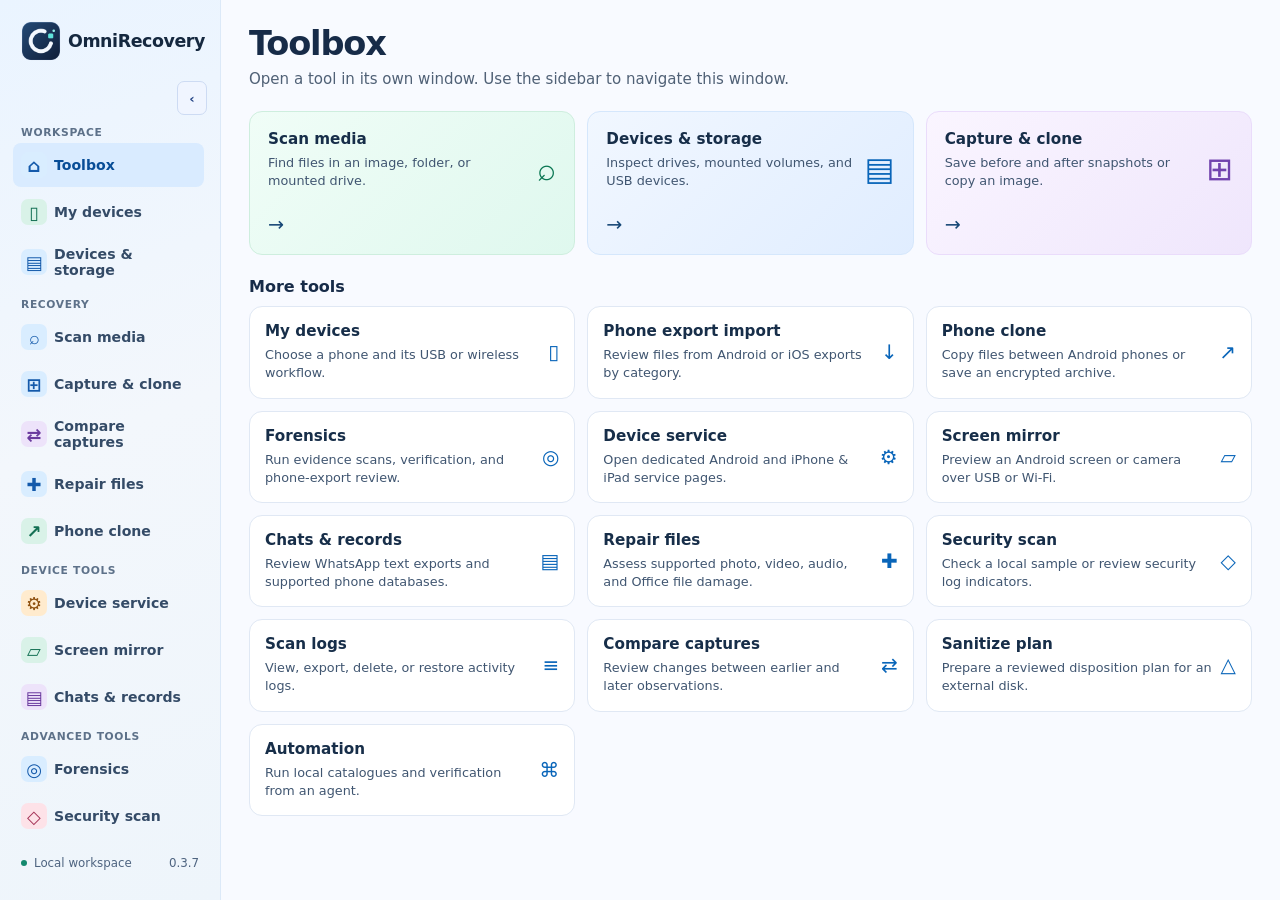
==== commit d07e5ed2: "Browse and export files from connected Android devices" ====
--- a/desktop/frontend/index.html
+++ b/desktop/frontend/index.html
@@ -37,7 +37,7 @@
         <button class="nav-button" data-view="automation"><span class="nav-icon" aria-hidden="true">⌘</span><span class="nav-label">Automation</span></button>
         <button class="nav-button" data-view="settings"><span class="nav-icon" aria-hidden="true">⚙</span><span class="nav-label">Settings</span></button>
       </nav>
-      <div class="sidebar-footer"><span class="offline-dot"></span>Local workspace <span class="version">0.3.6</span></div>
+      <div class="sidebar-footer"><span class="offline-dot"></span>Local workspace <span class="version">0.3.7</span></div>
     </aside>
 
     <main>
@@ -52,7 +52,7 @@
         <div class="tool-grid">
           <button class="tool-tile" data-jump="my-devices"><span class="tile-icon">▯</span><strong>My devices</strong><span>Choose a phone and its USB or wireless workflow.</span></button>
           <button class="tool-tile" data-jump="scan" data-scan-source="android_export"><span class="tile-icon">↓</span><strong>Phone export import</strong><span>Review files from Android or iOS exports by category.</span></button>
-          <button class="tool-tile" data-jump="transfer"><span class="tile-icon">↗</span><strong>Phone clone</strong><span>Package selected files for a receiving Android phone.</span></button>
+          <button class="tool-tile" data-jump="transfer"><span class="tile-icon">↗</span><strong>Phone clone</strong><span>Copy files between Android phones or save an encrypted archive.</span></button>
           <button class="tool-tile" data-jump="forensics"><span class="tile-icon">◎</span><strong>Forensics</strong><span>Run evidence scans, verification, and phone-export review.</span></button>
           <button class="tool-tile" data-jump="service"><span class="tile-icon">⚙</span><strong>Device service</strong><span>Open dedicated Android and iPhone &amp; iPad service pages.</span></button>
           <button class="tool-tile" data-jump="mirror"><span class="tile-icon">▱</span><strong>Screen mirror</strong><span>Preview an Android screen or camera over USB or Wi-Fi.</span></button>
@@ -94,7 +94,24 @@
         <section class="card phone-detail" id="phone-detail" hidden>
           <div class="section-top"><div><h2 id="phone-name"></h2><p class="muted" id="phone-state"></p></div><button data-action id="phone-authorize">Connection setup</button></div>
           <div class="phone-category-grid" id="phone-categories"></div>
-        </section>
+          <dl class="storage-specs" id="phone-live-specs" hidden></dl>
+          <section class="phone-browse-results" id="phone-live-results" aria-labelledby="phone-live-title" hidden>
+            <div class="section-top"><div><h3 id="phone-live-title"></h3><p class="muted" id="phone-live-count" aria-live="polite"></p></div><label>Filter filenames<input id="phone-live-query" type="search" maxlength="256"></label></div>
+            <div class="table-wrap"><table><thead><tr><th>Shared file</th><th>Type</th><th>Export</th></tr></thead><tbody id="phone-live-rows"></tbody></table></div>
+            <div class="actions"><button data-action id="phone-live-prev">Previous</button><button data-action id="phone-live-next">Next</button></div>
+          </section>
+          <details class="phone-export-options"><summary>Review a saved export</summary><div class="phone-category-grid" id="phone-export-categories"></div></details>
+        </section>
+        <dialog id="phone-connect-dialog" class="connection-dialog" aria-labelledby="phone-connect-title">
+          <h2 id="phone-connect-title">Authorize phone connection</h2>
+          <p class="muted" id="phone-connect-device"></p>
+          <ol id="phone-connect-steps"></ol>
+          <p class="muted" id="phone-connect-note" aria-live="polite"></p>
+          <form method="dialog" class="actions">
+            <button>Close</button>
+            <button type="button" data-action id="phone-connect-check" class="primary">Check connection</button>
+          </form>
+        </dialog>
       </section>
 
       <section id="devices" class="view storage-view" aria-labelledby="devices-title" hidden>
@@ -228,13 +245,56 @@
       </section>
 
       <section id="transfer" class="view" aria-labelledby="transfer-title" hidden>
-        <header><h1 id="transfer-title">Phone clone</h1><p>Choose readable files from a phone export and package them for Android restore.</p></header>
-        <details class="card output-card"><summary><strong>Set up the Android companion</strong></summary><p class="muted">Install the OmniRecovery Android companion from the project's APK release. On the receiving phone, open the app, select the encrypted archive and choose the destination folder.</p></details>
-        <section class="card"><div class="section-top"><div><h2>Source folder</h2><p id="transfer-name" class="selection">Choose a local phone export folder.</p></div><div class="actions"><button data-action id="pick-transfer">Choose folder</button><button data-action id="review-transfer-files">Review files</button></div></div>
-          <div id="transfer-selection" hidden><div class="section-top"><p class="muted" id="transfer-selection-summary"></p><button data-action id="toggle-transfer-selection">Select all</button></div><div class="table-wrap"><table><thead><tr><th>Copy</th><th>File</th><th>Category</th></tr></thead><tbody id="transfer-rows"></tbody></table></div></div>
-          <div class="passwords"><label>Archive passphrase<input id="password" type="password" autocomplete="off" maxlength="128"></label><label>Repeat passphrase<input id="confirm-password" type="password" autocomplete="off" maxlength="128"></label></div><p class="muted">Use 12–128 printable ASCII characters.</p>
-          <button class="primary" data-action id="start-transfer" disabled>Create encrypted archive</button></section>
-        <section class="card output-card"><h2>Restore on the receiving phone</h2><p class="muted">Copy the .omnibackup archive to the phone. In the Android companion, select the archive and a destination folder, then enter the same passphrase.</p><p id="transfer-result" hidden></p></section>
+        <header class="section-top">
+          <div><h1 id="transfer-title">Phone clone</h1><p>Copy selected files to another Android phone or save an encrypted archive.</p></div>
+          <button data-action id="refresh-transfer-phones">Refresh USB phones</button>
+        </header>
+        <p class="muted" id="transfer-phone-status" aria-live="polite">Connect your phones by USB and approve USB debugging.</p>
+        <div class="transfer-grid">
+          <section class="card transfer-device transfer-source" aria-labelledby="transfer-source-heading">
+            <h2 id="transfer-source-heading">Source</h2>
+            <label>Copy from<select id="transfer-source"><option value="">Choose a source</option><option value="export">Local export folder</option></select></label>
+            <div class="transfer-device-art" aria-hidden="true"><span class="transfer-phone-shape"></span></div>
+            <p class="muted" id="transfer-source-state">Choose a connected Android phone or a local export folder.</p>
+            <div id="transfer-export-source" hidden>
+              <p id="transfer-name" class="selection">Choose a local phone export folder.</p>
+              <div class="actions"><button data-action id="pick-transfer">Choose folder</button><button data-action id="review-transfer-files">Review files</button></div>
+            </div>
+          </section>
+          <section class="card transfer-contents" aria-labelledby="transfer-files-title">
+            <div class="section-top"><h2 id="transfer-files-title">Files to copy</h2><button data-action id="flip-transfer">⇄ Flip</button></div>
+            <fieldset id="transfer-folders" hidden>
+              <legend>Android shared folders</legend>
+              <label><input type="checkbox" value="camera"> Camera roll</label>
+              <label><input type="checkbox" value="pictures"> Pictures</label>
+              <label><input type="checkbox" value="videos"> Videos</label>
+              <label><input type="checkbox" value="music"> Music</label>
+              <label><input type="checkbox" value="documents"> Documents</label>
+              <label><input type="checkbox" value="downloads"> Downloads</label>
+            </fieldset>
+            <p id="transfer-selection-note" class="muted">Choose a source to see its file options.</p>
+          </section>
+          <section class="card transfer-device transfer-target" aria-labelledby="transfer-target-heading">
+            <h2 id="transfer-target-heading">Target</h2>
+            <label>Copy to<select id="transfer-target"><option value="">Choose a destination</option><option value="computer">Save archive to this computer</option></select></label>
+            <div class="transfer-device-art" aria-hidden="true"><span class="transfer-phone-shape"></span></div>
+            <p class="muted" id="transfer-target-state">Choose a different Android phone or save the archive for later.</p>
+          </section>
+        </div>
+        <section class="card output-card" id="transfer-selection" hidden>
+          <div class="section-top"><div><h2>Export file selection</h2><p class="muted" id="transfer-selection-summary"></p></div><button data-action id="toggle-transfer-selection">Select all</button></div>
+          <div class="table-wrap"><table><thead><tr><th>Copy</th><th>File</th><th>Category</th></tr></thead><tbody id="transfer-rows"></tbody></table></div>
+        </section>
+        <section class="card output-card transfer-submit">
+          <h2>Encrypt and transfer</h2>
+          <div class="passwords"><label>Archive passphrase<input id="password" type="password" autocomplete="off" maxlength="128"></label><label>Repeat passphrase<input id="confirm-password" type="password" autocomplete="off" maxlength="128"></label></div>
+          <p class="muted">Use 12–128 printable ASCII characters. Enter the same passphrase in the Android companion to restore the files.</p>
+          <button class="primary" data-action id="start-transfer" disabled>Start transfer</button>
+        </section>
+        <section class="card output-card transfer-done" id="transfer-result-card" hidden aria-live="polite">
+          <h2 id="transfer-result-title">Transfer result</h2>
+          <p id="transfer-result"></p><p class="transfer-path" id="transfer-result-path"></p><p class="muted" id="transfer-result-next"></p>
+        </section>
       </section>
 
       <section id="service" class="view" aria-labelledby="service-title" hidden>
--- a/desktop/frontend/style.css
+++ b/desktop/frontend/style.css
@@ -607,3 +607,77 @@
 .capture-panel select, .mirror-form select { min-height: 34px; margin-top: 5px; }
 .capture-panel .actions { flex-wrap: wrap; }
 .setting-check { display: flex; align-items: center; gap: 8px; margin: 10px 0; }
+
+.transfer-grid {
+  display: grid;
+  grid-template-columns: minmax(0, 1fr) minmax(190px, .85fr) minmax(0, 1fr);
+  gap: 14px;
+}
+.transfer-grid h2 { margin: 0 0 12px; }
+.transfer-grid select { min-height: 34px; margin-top: 5px; }
+.transfer-grid p { overflow-wrap: anywhere; }
+.transfer-source { background: linear-gradient(155deg, #edf7ff, #fff 75%); }
+.transfer-target { background: linear-gradient(155deg, #ebf9f0, #fff 75%); }
+.transfer-device .actions { justify-content: flex-start; flex-wrap: wrap; }
+.transfer-device-art {
+  display: grid;
+  min-height: 126px;
+  place-items: center;
+  margin: 9px 0;
+}
+.transfer-phone-shape {
+  position: relative;
+  width: 63px;
+  height: 103px;
+  border: 5px solid #fff;
+  border-radius: 14px;
+  background: linear-gradient(160deg, #bad9f8, #e4efff);
+  box-shadow: 0 3px 15px #32527f30, 0 0 0 1px #d0dfeb;
+}
+.transfer-phone-shape::before {
+  content: "";
+  position: absolute;
+  width: 14px;
+  height: 3px;
+  border-radius: 6px;
+  top: 4px;
+  left: calc(50% - 7px);
+  background: #ffffffb8;
+}
+.transfer-device.transfer-connected .transfer-phone-shape {
+  background: linear-gradient(150deg, #177bdb, #7cd6ff);
+}
+.transfer-target.transfer-connected .transfer-phone-shape {
+  background: linear-gradient(150deg, #17816f, #8ce5b8);
+}
+.transfer-contents fieldset { margin: 0; border: 0; padding: 0; }
+.transfer-contents legend { padding: 0; margin-bottom: 6px; font-size: .83rem; font-weight: 650; }
+.transfer-contents fieldset label { display: flex; align-items: center; gap: 9px; padding: 7px 2px; }
+.transfer-contents .section-top { margin-bottom: 8px; }
+.transfer-contents .section-top h2 { margin: 0; }
+.transfer-submit .passwords { max-width: 720px; }
+.transfer-done { border-color: #a9d9c5; background: #f4fcf8; }
+.transfer-path { font-family: ui-monospace, monospace; font-size: .83rem; overflow-wrap: anywhere; }
+@media (max-width: 900px) {
+  .transfer-grid { grid-template-columns: repeat(2, minmax(0, 1fr)); }
+  .transfer-contents { order: 1; grid-column: 1 / -1; }
+}
+@media (max-width: 560px) {
+  .transfer-grid { grid-template-columns: minmax(0, 1fr); }
+}
+
+.phone-detail .phone-category { white-space: normal; align-items: start; }
+.phone-detail .phone-category small { min-width: 0; overflow-wrap: anywhere; }
+.phone-browse-results { margin-top: 18px; padding-top: 14px; border-top: 1px solid var(--border); }
+.phone-browse-results .table-wrap { max-height: 460px; }
+.phone-browse-results td:first-child { white-space: normal; overflow-wrap: anywhere; }
+.phone-browse-results .actions { margin-top: 10px; }
+.phone-export-options { margin-top: 18px; padding-top: 12px; border-top: 1px solid var(--border); }
+.phone-export-options .phone-category-grid { margin-top: 10px; }
+.phone-sidebar .phone-sidebar-category { display: flex; align-items: center; gap: 7px; margin-left: 9px; }
+.phone-sidebar-icon { width: 19px; height: 19px; flex: none; display: grid; place-items: center; border-radius: 5px; color: #0762ab; background: #dcefff; }
+.connection-dialog { width: min(510px, calc(100% - 36px)); padding: 24px; color: var(--ink); background: #fff; border: 1px solid #cfe0f3; border-radius: 16px; box-shadow: 0 20px 55px #1c335842; }
+.connection-dialog::backdrop { background: #142c4b68; }
+.connection-dialog ol { padding-left: 24px; }
+.connection-dialog li { margin-bottom: 8px; }
+.connection-dialog .actions { margin-top: 18px; }
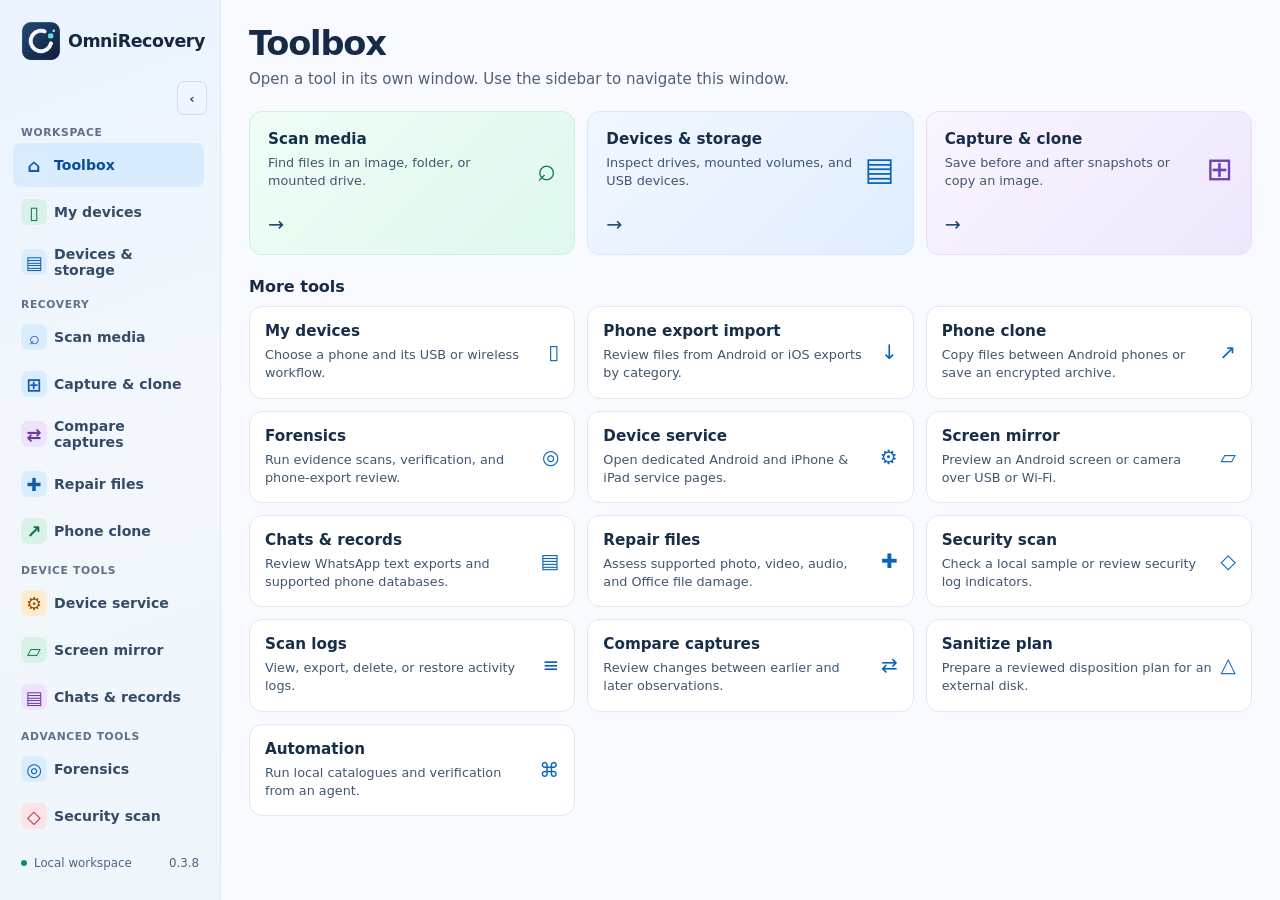
==== commit 75013780: "Open a selected phone dashboard and audit forensic integrations" ====
--- a/desktop/frontend/index.html
+++ b/desktop/frontend/index.html
@@ -37,7 +37,7 @@
         <button class="nav-button" data-view="automation"><span class="nav-icon" aria-hidden="true">⌘</span><span class="nav-label">Automation</span></button>
         <button class="nav-button" data-view="settings"><span class="nav-icon" aria-hidden="true">⚙</span><span class="nav-label">Settings</span></button>
       </nav>
-      <div class="sidebar-footer"><span class="offline-dot"></span>Local workspace <span class="version">0.3.7</span></div>
+      <div class="sidebar-footer"><span class="offline-dot"></span>Local workspace <span class="version">0.3.8</span></div>
     </aside>
 
     <main>
@@ -67,8 +67,8 @@
       </section>
 
       <section id="my-devices" class="view" aria-labelledby="my-devices-title" hidden>
-        <header class="section-top"><div><h1 id="my-devices-title">My devices</h1><p id="phone-count" aria-live="polite">Detect phones to get started.</p></div><button data-action id="refresh-phones">Refresh devices</button></header>
-        <div class="phone-mode" role="group" aria-label="Connection method">
+        <header class="section-top"><div><h1 id="my-devices-title">My devices</h1><p id="phone-count" aria-live="polite">Detect phones to get started.</p></div><div class="actions"><button data-action id="choose-phone" hidden>Change device</button><button data-action id="refresh-phones">Refresh devices</button></div></header>
+        <div class="phone-mode" id="phone-mode-switch" role="group" aria-label="Connection method">
           <button data-action id="phone-usb-mode" aria-pressed="true">USB</button>
           <button data-action id="phone-wireless-mode" aria-pressed="false">Wireless</button>
         </div>
@@ -92,9 +92,31 @@
           <p class="muted" id="phone-wireless-status" aria-live="polite"></p>
         </section>
         <section class="card phone-detail" id="phone-detail" hidden>
-          <div class="section-top"><div><h2 id="phone-name"></h2><p class="muted" id="phone-state"></p></div><button data-action id="phone-authorize">Connection setup</button></div>
-          <div class="phone-category-grid" id="phone-categories"></div>
-          <dl class="storage-specs" id="phone-live-specs" hidden></dl>
+          <div class="phone-overview">
+            <figure class="phone-device-illustration">
+              <div class="phone-device-frame">
+                <button data-action id="phone-drop-target" class="phone-drop-target" hidden><span aria-hidden="true">↑</span><strong>Choose files</strong><small hidden>Or drop files here</small></button>
+              </div>
+            </figure>
+            <div class="phone-overview-info">
+              <div class="section-top">
+                <div><h2 id="phone-name"></h2><p class="muted" id="phone-state"></p></div>
+                <div class="actions"><button data-action id="phone-refresh-specs" hidden>Refresh details</button><button data-action id="phone-authorize">Connection setup</button></div>
+              </div>
+              <p class="muted" id="phone-live-spec-state" aria-live="polite"></p>
+              <dl class="phone-overview-specs" id="phone-live-specs" hidden></dl>
+              <div class="phone-overview-storage" id="phone-overview-storage" hidden>
+                <label for="phone-storage-meter">Shared storage</label>
+                <progress id="phone-storage-meter" max="100" value="0"></progress>
+                <p class="muted" id="phone-storage-values"></p>
+              </div>
+            </div>
+          </div>
+          <div class="phone-quick-start">
+            <h3>Quick start</h3>
+            <div class="phone-category-grid" id="phone-quick-actions"></div>
+          </div>
+          <details class="phone-export-options" id="phone-browse-options"><summary>Browse shared files by category</summary><div class="phone-category-grid" id="phone-categories"></div></details>
           <section class="phone-browse-results" id="phone-live-results" aria-labelledby="phone-live-title" hidden>
             <div class="section-top"><div><h3 id="phone-live-title"></h3><p class="muted" id="phone-live-count" aria-live="polite"></p></div><label>Filter filenames<input id="phone-live-query" type="search" maxlength="256"></label></div>
             <div class="table-wrap"><table><thead><tr><th>Shared file</th><th>Type</th><th>Export</th></tr></thead><tbody id="phone-live-rows"></tbody></table></div>
@@ -111,6 +133,11 @@
             <button>Close</button>
             <button type="button" data-action id="phone-connect-check" class="primary">Check connection</button>
           </form>
+        </dialog>
+        <dialog id="phone-companion-dialog" class="connection-dialog" aria-labelledby="phone-companion-title">
+          <h2 id="phone-companion-title">Restore in the Android companion</h2>
+          <ol><li>Open OmniRecovery on the receiving Android phone.</li><li>Choose the transferred .omnibackup file from Downloads.</li><li>Enter the archive passphrase, choose a destination folder, and select Verify and restore files.</li></ol>
+          <form method="dialog" class="actions"><button>Close</button></form>
         </dialog>
       </section>
 
@@ -253,9 +280,10 @@
         <div class="transfer-grid">
           <section class="card transfer-device transfer-source" aria-labelledby="transfer-source-heading">
             <h2 id="transfer-source-heading">Source</h2>
-            <label>Copy from<select id="transfer-source"><option value="">Choose a source</option><option value="export">Local export folder</option></select></label>
+            <label>Copy from<select id="transfer-source"><option value="">Choose a source</option><option value="export">Local export folder</option><option value="files">Selected computer files</option></select></label>
             <div class="transfer-device-art" aria-hidden="true"><span class="transfer-phone-shape"></span></div>
             <p class="muted" id="transfer-source-state">Choose a connected Android phone or a local export folder.</p>
+            <div id="transfer-files-source" hidden><p id="transfer-picked-summary" class="selection"></p><button data-action id="pick-transfer-files">Choose files</button></div>
             <div id="transfer-export-source" hidden>
               <p id="transfer-name" class="selection">Choose a local phone export folder.</p>
               <div class="actions"><button data-action id="pick-transfer">Choose folder</button><button data-action id="review-transfer-files">Review files</button></div>
--- a/desktop/frontend/style.css
+++ b/desktop/frontend/style.css
@@ -681,3 +681,81 @@
 .connection-dialog ol { padding-left: 24px; }
 .connection-dialog li { margin-bottom: 8px; }
 .connection-dialog .actions { margin-top: 18px; }
+
+.phone-overview {
+  display: grid;
+  grid-template-columns: minmax(145px, .45fr) minmax(0, 1.8fr);
+  gap: clamp(14px, 3vw, 38px);
+  align-items: center;
+}
+.phone-device-illustration { display: grid; place-items: center; margin: 0; padding: 12px 0; }
+.phone-device-frame {
+  width: min(100%, 156px);
+  aspect-ratio: .51;
+  display: grid;
+  place-items: center;
+  position: relative;
+  border: 6px solid #223751;
+  border-radius: 22px;
+  background: radial-gradient(circle at 76% 16%, #d1a8fa, transparent 50%), linear-gradient(150deg, #5540b2, #486cec 57%, #148fd3);
+  box-shadow: 0 10px 24px #24427924;
+}
+.phone-device-frame::before { content: ""; position: absolute; top: 8px; width: 6px; height: 6px; border-radius: 50%; background: #233650; }
+.phone-drop-target {
+  width: calc(100% - 16px);
+  display: grid;
+  gap: 4px;
+  justify-items: center;
+  text-align: center;
+}
+button.phone-drop-target[data-action] { padding: 10px 4px; background: #fff; color: #12395d; white-space: normal; }
+.phone-drop-target[hidden] { display: none; }
+.phone-drop-target > span { font-size: 1.4rem; color: #1669be; }
+.phone-drop-target small { color: #4b6076; font-weight: 400; }
+.phone-overview-info > .section-top { align-items: flex-start; }
+.phone-overview-info > .section-top h2 { font-size: 1.3rem; margin: 0; }
+.phone-overview-info > .section-top .actions { flex-wrap: wrap; }
+.phone-overview-specs {
+  display: grid;
+  grid-template-columns: repeat(2, minmax(0, 1fr));
+  gap: 0 16px;
+  margin: 14px 0;
+}
+.phone-overview-specs[hidden] { display: none; }
+.phone-overview-specs .detail {
+  display: grid;
+  grid-template-columns: minmax(0, .85fr) minmax(0, 1.15fr);
+  gap: 7px;
+  padding: 7px 0;
+  border-bottom: 1px solid var(--border);
+  align-items: baseline;
+  overflow-wrap: anywhere;
+}
+.phone-overview-specs .detail dd { margin: 0; }
+.phone-overview-storage { margin-top: 14px; }
+.phone-overview-storage progress { width: 100%; height: 13px; accent-color: #307be4; display: block; margin: 6px 0; }
+.phone-overview-storage p { margin: 0; }
+.phone-quick-start { margin-top: 22px; padding-top: 14px; border-top: 1px solid var(--border); }
+.phone-quick-start h3 { margin: 0 0 10px; }
+.phone-quick-start .phone-category-grid { grid-template-columns: repeat(5, minmax(0, 1fr)); }
+.phone-quick-start .phone-category {
+  grid-template-columns: minmax(0, 1fr);
+  grid-template-rows: auto auto auto;
+  justify-items: center;
+  text-align: center;
+  min-height: 95px;
+  gap: 4px;
+  padding: 10px 5px;
+}
+.phone-quick-start .phone-category > * { grid-column: 1; grid-row: auto; }
+.phone-quick-start .phone-category-icon { width: 31px; height: 31px; font-size: .95rem; }
+@media (max-width: 880px) {
+  .phone-quick-start .phone-category-grid { grid-template-columns: repeat(3, minmax(0, 1fr)); }
+}
+@media (max-width: 980px) {
+  .phone-overview-specs { grid-template-columns: minmax(0, 1fr); }
+}
+@media (max-width: 680px) {
+  .phone-overview { grid-template-columns: minmax(0, 1fr); }
+  .phone-device-frame { width: 113px; }
+}
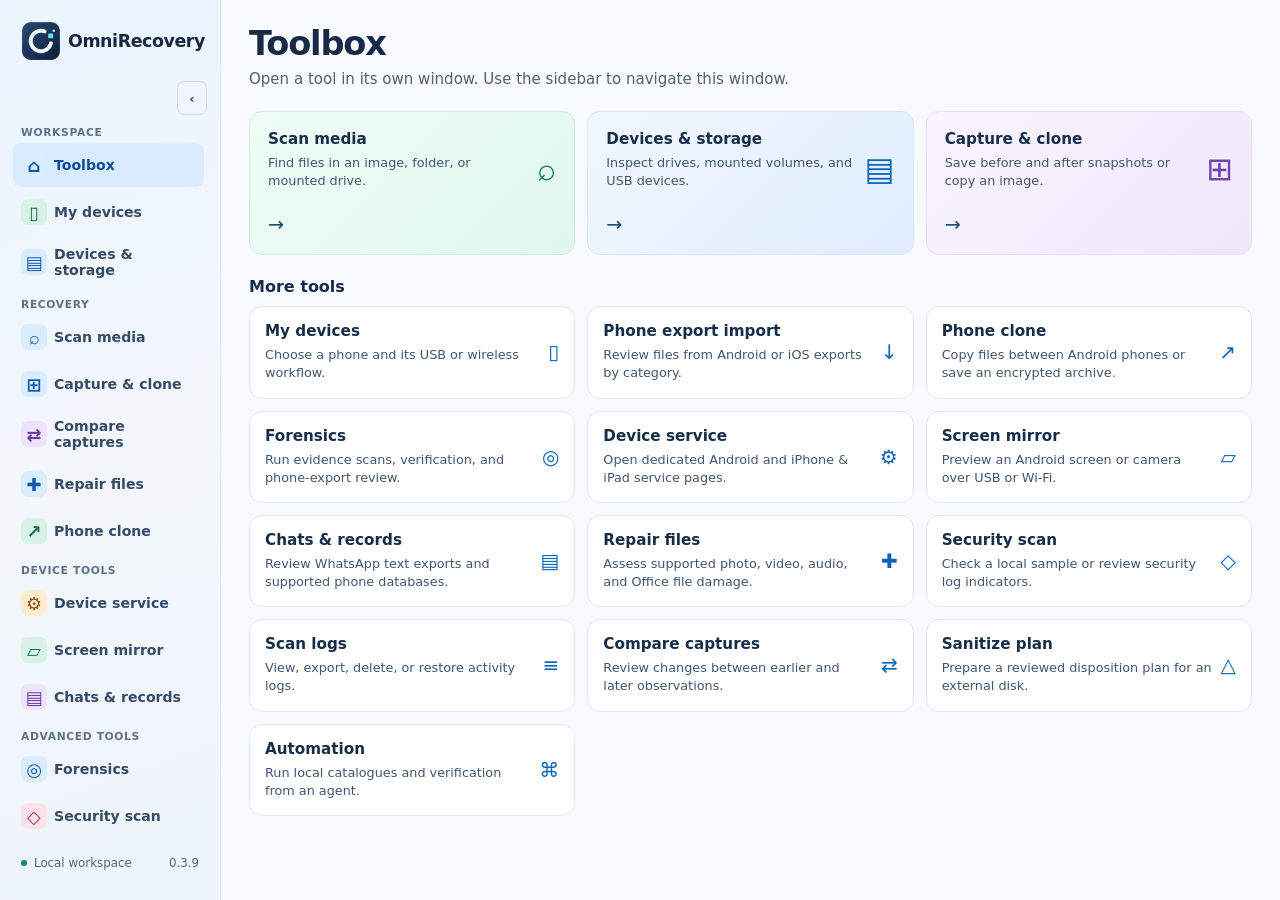
==== commit 941772dc: "Run independent workspaces for selected phones" ====
--- a/desktop/frontend/index.html
+++ b/desktop/frontend/index.html
@@ -37,7 +37,7 @@
         <button class="nav-button" data-view="automation"><span class="nav-icon" aria-hidden="true">⌘</span><span class="nav-label">Automation</span></button>
         <button class="nav-button" data-view="settings"><span class="nav-icon" aria-hidden="true">⚙</span><span class="nav-label">Settings</span></button>
       </nav>
-      <div class="sidebar-footer"><span class="offline-dot"></span>Local workspace <span class="version">0.3.8</span></div>
+      <div class="sidebar-footer"><span class="offline-dot"></span>Local workspace <span class="version">0.3.9</span></div>
     </aside>
 
     <main>
@@ -67,7 +67,7 @@
       </section>
 
       <section id="my-devices" class="view" aria-labelledby="my-devices-title" hidden>
-        <header class="section-top"><div><h1 id="my-devices-title">My devices</h1><p id="phone-count" aria-live="polite">Detect phones to get started.</p></div><div class="actions"><button data-action id="choose-phone" hidden>Change device</button><button data-action id="refresh-phones">Refresh devices</button></div></header>
+        <header class="section-top"><div><h1 id="my-devices-title">My devices</h1><p id="phone-count" aria-live="polite">Detect phones to get started.</p></div><div class="actions"><button data-action id="open-phone-window" hidden>Open separate workspace</button><button data-action id="choose-phone" hidden>Change device</button><button data-action id="refresh-phones">Refresh devices</button></div></header>
         <div class="phone-mode" id="phone-mode-switch" role="group" aria-label="Connection method">
           <button data-action id="phone-usb-mode" aria-pressed="true">USB</button>
           <button data-action id="phone-wireless-mode" aria-pressed="false">Wireless</button>
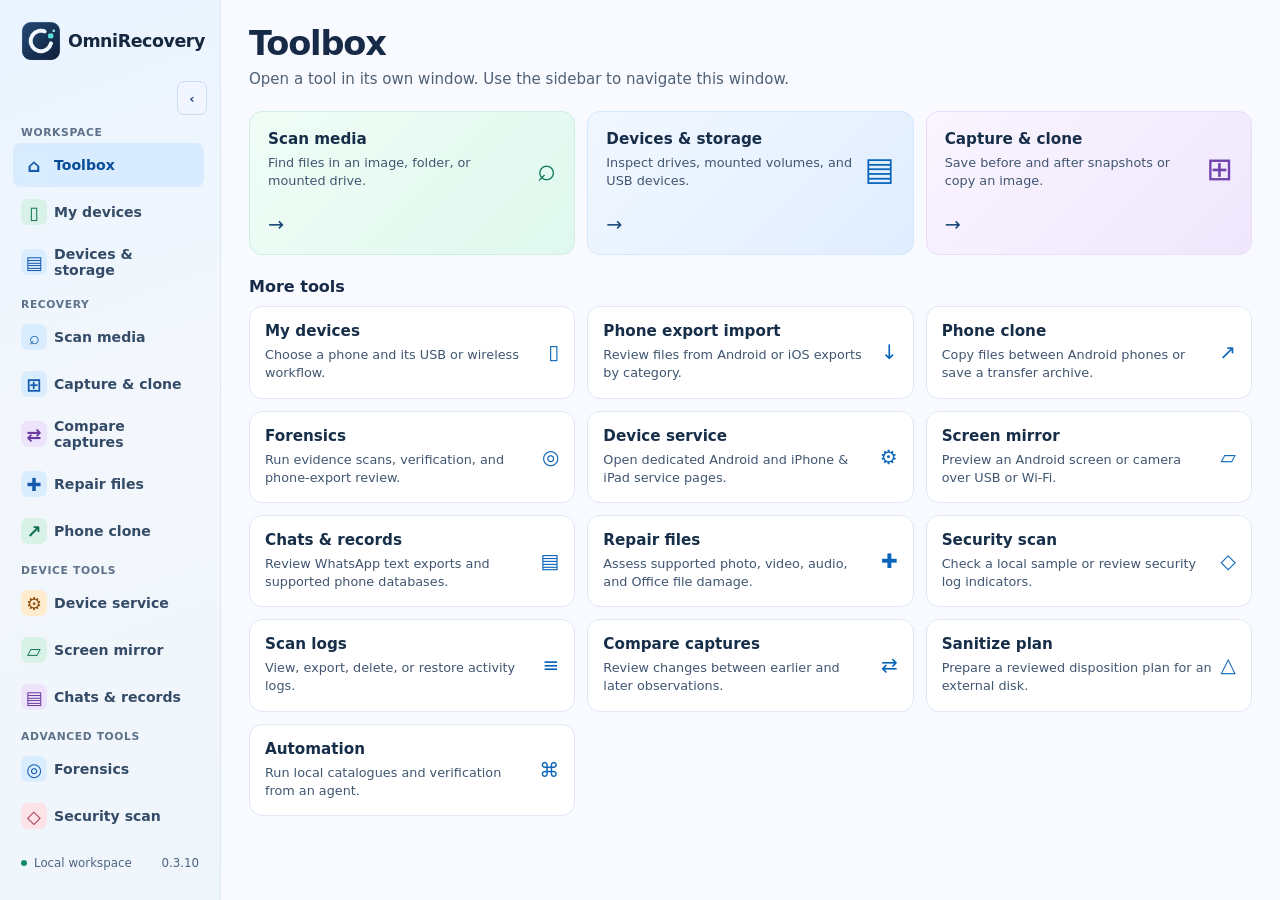
==== commit e6fcfdba: "Open dedicated phone file manager and forensic tool workflows" ====
--- a/desktop/frontend/index.html
+++ b/desktop/frontend/index.html
@@ -37,7 +37,7 @@
         <button class="nav-button" data-view="automation"><span class="nav-icon" aria-hidden="true">⌘</span><span class="nav-label">Automation</span></button>
         <button class="nav-button" data-view="settings"><span class="nav-icon" aria-hidden="true">⚙</span><span class="nav-label">Settings</span></button>
       </nav>
-      <div class="sidebar-footer"><span class="offline-dot"></span>Local workspace <span class="version">0.3.9</span></div>
+      <div class="sidebar-footer"><span class="offline-dot"></span>Local workspace <span class="version">0.3.10</span></div>
     </aside>
 
     <main>
@@ -52,7 +52,7 @@
         <div class="tool-grid">
           <button class="tool-tile" data-jump="my-devices"><span class="tile-icon">▯</span><strong>My devices</strong><span>Choose a phone and its USB or wireless workflow.</span></button>
           <button class="tool-tile" data-jump="scan" data-scan-source="android_export"><span class="tile-icon">↓</span><strong>Phone export import</strong><span>Review files from Android or iOS exports by category.</span></button>
-          <button class="tool-tile" data-jump="transfer"><span class="tile-icon">↗</span><strong>Phone clone</strong><span>Copy files between Android phones or save an encrypted archive.</span></button>
+          <button class="tool-tile" data-jump="transfer"><span class="tile-icon">↗</span><strong>Phone clone</strong><span>Copy files between Android phones or save a transfer archive.</span></button>
           <button class="tool-tile" data-jump="forensics"><span class="tile-icon">◎</span><strong>Forensics</strong><span>Run evidence scans, verification, and phone-export review.</span></button>
           <button class="tool-tile" data-jump="service"><span class="tile-icon">⚙</span><strong>Device service</strong><span>Open dedicated Android and iPhone &amp; iPad service pages.</span></button>
           <button class="tool-tile" data-jump="mirror"><span class="tile-icon">▱</span><strong>Screen mirror</strong><span>Preview an Android screen or camera over USB or Wi-Fi.</span></button>
@@ -101,7 +101,7 @@
             <div class="phone-overview-info">
               <div class="section-top">
                 <div><h2 id="phone-name"></h2><p class="muted" id="phone-state"></p></div>
-                <div class="actions"><button data-action id="phone-refresh-specs" hidden>Refresh details</button><button data-action id="phone-authorize">Connection setup</button></div>
+                <div class="actions"><button data-action id="phone-open-details" hidden>Device details</button><button data-action id="phone-authorize">Connection setup</button></div>
               </div>
               <p class="muted" id="phone-live-spec-state" aria-live="polite"></p>
               <dl class="phone-overview-specs" id="phone-live-specs" hidden></dl>
@@ -116,12 +116,6 @@
             <h3>Quick start</h3>
             <div class="phone-category-grid" id="phone-quick-actions"></div>
           </div>
-          <details class="phone-export-options" id="phone-browse-options"><summary>Browse shared files by category</summary><div class="phone-category-grid" id="phone-categories"></div></details>
-          <section class="phone-browse-results" id="phone-live-results" aria-labelledby="phone-live-title" hidden>
-            <div class="section-top"><div><h3 id="phone-live-title"></h3><p class="muted" id="phone-live-count" aria-live="polite"></p></div><label>Filter filenames<input id="phone-live-query" type="search" maxlength="256"></label></div>
-            <div class="table-wrap"><table><thead><tr><th>Shared file</th><th>Type</th><th>Export</th></tr></thead><tbody id="phone-live-rows"></tbody></table></div>
-            <div class="actions"><button data-action id="phone-live-prev">Previous</button><button data-action id="phone-live-next">Next</button></div>
-          </section>
           <details class="phone-export-options"><summary>Review a saved export</summary><div class="phone-category-grid" id="phone-export-categories"></div></details>
         </section>
         <dialog id="phone-connect-dialog" class="connection-dialog" aria-labelledby="phone-connect-title">
@@ -136,9 +130,27 @@
         </dialog>
         <dialog id="phone-companion-dialog" class="connection-dialog" aria-labelledby="phone-companion-title">
           <h2 id="phone-companion-title">Restore in the Android companion</h2>
-          <ol><li>Open OmniRecovery on the receiving Android phone.</li><li>Choose the transferred .omnibackup file from Downloads.</li><li>Enter the archive passphrase, choose a destination folder, and select Verify and restore files.</li></ol>
+          <ol><li>Open OmniRecovery on the receiving Android phone.</li><li>Choose the transferred .omnibackup file from Downloads.</li><li>Enter a passphrase if you encrypted the archive. Choose a destination folder and select Verify and restore files.</li></ol>
+          <p>Install the Android companion APK from the matching OmniRecovery release. Use version 0.3.10 or newer for unencrypted transfers.</p>
           <form method="dialog" class="actions"><button>Close</button></form>
         </dialog>
+      </section>
+
+      <dialog id="phone-details-dialog" class="connection-dialog phone-details-dialog" aria-labelledby="phone-details-title">
+        <div class="section-top"><div><h2 id="phone-details-title">Device details</h2><p class="muted" id="phone-details-device"></p></div><button data-action id="phone-refresh-specs">Refresh</button></div>
+        <p class="muted" id="phone-details-status" aria-live="polite"></p>
+        <dl id="phone-details-fields" class="phone-overview-specs"></dl>
+        <form method="dialog" class="actions"><button>Close</button></form>
+      </dialog>
+
+      <section id="phone-files" class="view" aria-labelledby="phone-live-title" hidden>
+        <header class="section-top"><div><h1 id="phone-live-title">Phone file manager</h1><p id="phone-files-device">Checking the assigned phone…</p></div><div class="actions"><button data-action id="phone-files-details" disabled>Device details</button><button data-action id="phone-files-refresh">Refresh files</button></div></header>
+        <section class="card phone-browse-results" aria-label="Shared files">
+          <div class="file-manager-controls"><div class="file-manager-categories" id="phone-files-categories" role="group" aria-label="File categories"></div><label>Find files<input id="phone-live-query" type="search" maxlength="256" placeholder="Search by name or path"></label></div>
+          <div class="file-manager-location"><nav id="phone-files-location" aria-label="Shared folder path"></nav><p class="muted" id="phone-live-count" aria-live="polite"></p></div>
+          <div class="table-wrap"><table><thead><tr><th>Name</th><th>Type</th><th>Export</th></tr></thead><tbody id="phone-live-rows"></tbody></table></div>
+          <div class="actions"><button data-action id="phone-live-prev">Previous</button><button data-action id="phone-live-next">Next</button></div>
+        </section>
       </section>
 
       <section id="devices" class="view storage-view" aria-labelledby="devices-title" hidden>
@@ -273,7 +285,7 @@
 
       <section id="transfer" class="view" aria-labelledby="transfer-title" hidden>
         <header class="section-top">
-          <div><h1 id="transfer-title">Phone clone</h1><p>Copy selected files to another Android phone or save an encrypted archive.</p></div>
+          <div><h1 id="transfer-title">Phone clone</h1><p>Copy selected files to another Android phone or save a transfer archive.</p></div>
           <button data-action id="refresh-transfer-phones">Refresh USB phones</button>
         </header>
         <p class="muted" id="transfer-phone-status" aria-live="polite">Connect your phones by USB and approve USB debugging.</p>
@@ -314,9 +326,9 @@
           <div class="table-wrap"><table><thead><tr><th>Copy</th><th>File</th><th>Category</th></tr></thead><tbody id="transfer-rows"></tbody></table></div>
         </section>
         <section class="card output-card transfer-submit">
-          <h2>Encrypt and transfer</h2>
-          <div class="passwords"><label>Archive passphrase<input id="password" type="password" autocomplete="off" maxlength="128"></label><label>Repeat passphrase<input id="confirm-password" type="password" autocomplete="off" maxlength="128"></label></div>
-          <p class="muted">Use 12–128 printable ASCII characters. Enter the same passphrase in the Android companion to restore the files.</p>
+          <h2>Transfer options</h2>
+          <div class="passwords"><label>Archive passphrase (optional)<input id="password" type="password" autocomplete="off" maxlength="128" aria-describedby="transfer-password-help"></label><label>Repeat passphrase<input id="confirm-password" type="password" autocomplete="off" maxlength="128"></label></div>
+          <p class="muted" id="transfer-password-help">Leave both fields blank to transfer without encryption. To encrypt the archive, enter matching passphrases of 12–128 printable ASCII characters.</p>
           <button class="primary" data-action id="start-transfer" disabled>Start transfer</button>
         </section>
         <section class="card output-card transfer-done" id="transfer-result-card" hidden aria-live="polite">
@@ -437,6 +449,26 @@
         <section class="card output-card"><h2>Scan acquired disk image</h2><div class="scan-options"><label>Media to scan<select id="evidence-media"><option value="">All supported media</option><option value="jpeg">JPEG photo</option><option value="png">PNG photo</option><option value="mp4">MP4 video</option><option value="mov">MOV video</option><option value="wav">WAV audio (PCM)</option></select></label><label>Byte offset<input id="evidence-offset" inputmode="numeric" placeholder="0"></label><label>Byte length<input id="evidence-length" inputmode="numeric" placeholder="To end of image"></label><button data-action class="primary" id="scan-evidence">Run forensic scan</button></div></section>
         <section class="card output-card" id="evidence-output" hidden><div class="section-top"><h2 id="evidence-report-title">Evidence report</h2><button data-action id="save-evidence-report">Export JSON report</button></div><dl id="evidence-detail"></dl><p class="muted">This standalone report is unsigned.</p></section>
         <section class="card output-card"><div class="section-top"><div><h2>Review phone exports</h2><p>Find exported SMS, calls, contacts, mail, WhatsApp, Messenger, and device information by filename.</p></div><div class="actions"><button class="jump-button" data-jump="scan" data-scan-source="android_export">Android export</button><button class="jump-button" data-jump="scan" data-scan-source="ios_export">iOS export</button></div></div></section>
+        <section class="card output-card">
+          <h2>Deleted entries · The Sleuth Kit</h2>
+          <p class="muted">Select a raw image above. This uses the installed `fls` helper to list deleted filesystem entries.</p>
+          <div class="scan-options"><label>Filesystem start sector<input id="tsk-offset" inputmode="numeric" value="0"></label><label>Sector size<select id="tsk-sector"><option value="512">512 bytes</option><option value="4096">4096 bytes</option></select></label><button data-action class="primary" id="run-tsk">List deleted entries</button></div>
+        </section>
+        <section class="card output-card">
+          <h2>Mobile artifact analysis</h2>
+          <p class="muted">Use a trusted ALEAPP or iLEAPP checkout with its Python dependencies installed. Reports are saved from a verified copy of the export.</p>
+          <div class="passwords"><label>Analysis profile<select id="leapp-mode"><option value="android">Android filesystem · ALEAPP</option><option value="ios_filesystem">iOS filesystem · iLEAPP</option><option value="ios_backup">Unencrypted Finder or iTunes backup · iLEAPP</option></select></label><label>Trusted entrypoint SHA-256<input id="leapp-digest" maxlength="64" placeholder="64 hexadecimal characters"></label></div>
+          <div class="forensic-sources">
+            <div><button data-action id="pick-leapp-export">Choose export folder</button><p class="muted" id="leapp-export-name"></p></div>
+            <div><button data-action id="pick-leapp-checkout">Choose parser checkout</button><p class="muted" id="leapp-checkout-name"></p></div>
+            <div><button data-action id="pick-leapp-python">Choose Python executable</button><p class="muted" id="leapp-python-name"></p></div>
+          </div>
+          <div class="actions"><button data-action class="primary" id="run-leapp">Analyze artifacts</button></div>
+        </section>
+        <section class="card output-card" id="external-forensic-result" hidden>
+          <h2 id="external-forensic-title"></h2><p class="muted transfer-path" id="external-forensic-location"></p>
+          <pre id="external-forensic-preview" hidden aria-label="Deleted-entry report preview"></pre>
+        </section>
       </section>
 
       <section id="security" class="view" aria-labelledby="security-title" hidden>
--- a/desktop/frontend/style.css
+++ b/desktop/frontend/style.css
@@ -668,10 +668,21 @@
 
 .phone-detail .phone-category { white-space: normal; align-items: start; }
 .phone-detail .phone-category small { min-width: 0; overflow-wrap: anywhere; }
-.phone-browse-results { margin-top: 18px; padding-top: 14px; border-top: 1px solid var(--border); }
-.phone-browse-results .table-wrap { max-height: 460px; }
+.phone-browse-results .table-wrap { max-height: min(61vh, 660px); }
 .phone-browse-results td:first-child { white-space: normal; overflow-wrap: anywhere; }
 .phone-browse-results .actions { margin-top: 10px; }
+.file-manager-controls, .file-manager-location { display: flex; align-items: end; flex-wrap: wrap; justify-content: space-between; gap: 12px 18px; }
+.file-manager-controls { padding-bottom: 15px; border-bottom: 1px solid var(--border); }
+.file-manager-controls > label { flex: 1 1 160px; max-width: 285px; }
+.file-manager-categories, #phone-files-location { display: flex; flex-wrap: wrap; gap: 6px; }
+.file-manager-categories button[aria-pressed="true"] { background: #d9ecff; color: #084b95; border-color: #9bc5f5; }
+.file-manager-location { padding: 10px 0; align-items: center; }
+.file-manager-location p { margin: 0; }
+.forensic-sources { display: flex; flex-wrap: wrap; gap: 12px 18px; margin-top: 14px; }
+.forensic-sources p { margin: 5px 0; overflow-wrap: anywhere; }
+#external-forensic-preview { max-height: 420px; overflow: auto; white-space: pre-wrap; overflow-wrap: anywhere; }
+#phone-files-location button, .phone-folder-link { padding: 5px 8px; border: 0; background: #eaf4ff; color: #174d84; }
+#phone-files-location button[aria-current="location"] { background: #d9ecff; }
 .phone-export-options { margin-top: 18px; padding-top: 12px; border-top: 1px solid var(--border); }
 .phone-export-options .phone-category-grid { margin-top: 10px; }
 .phone-sidebar .phone-sidebar-category { display: flex; align-items: center; gap: 7px; margin-left: 9px; }
@@ -681,6 +692,10 @@
 .connection-dialog ol { padding-left: 24px; }
 .connection-dialog li { margin-bottom: 8px; }
 .connection-dialog .actions { margin-top: 18px; }
+.phone-details-dialog { width: min(760px, calc(100% - 36px)); max-height: calc(100% - 36px); overflow: auto; }
+.phone-details-dialog h2 { margin: 0; }
+.phone-details-dialog .phone-overview-specs .detail:nth-child(4n + 1),
+.phone-details-dialog .phone-overview-specs .detail:nth-child(4n + 2) { background: #f1f6fc; }
 
 .phone-overview {
   display: grid;
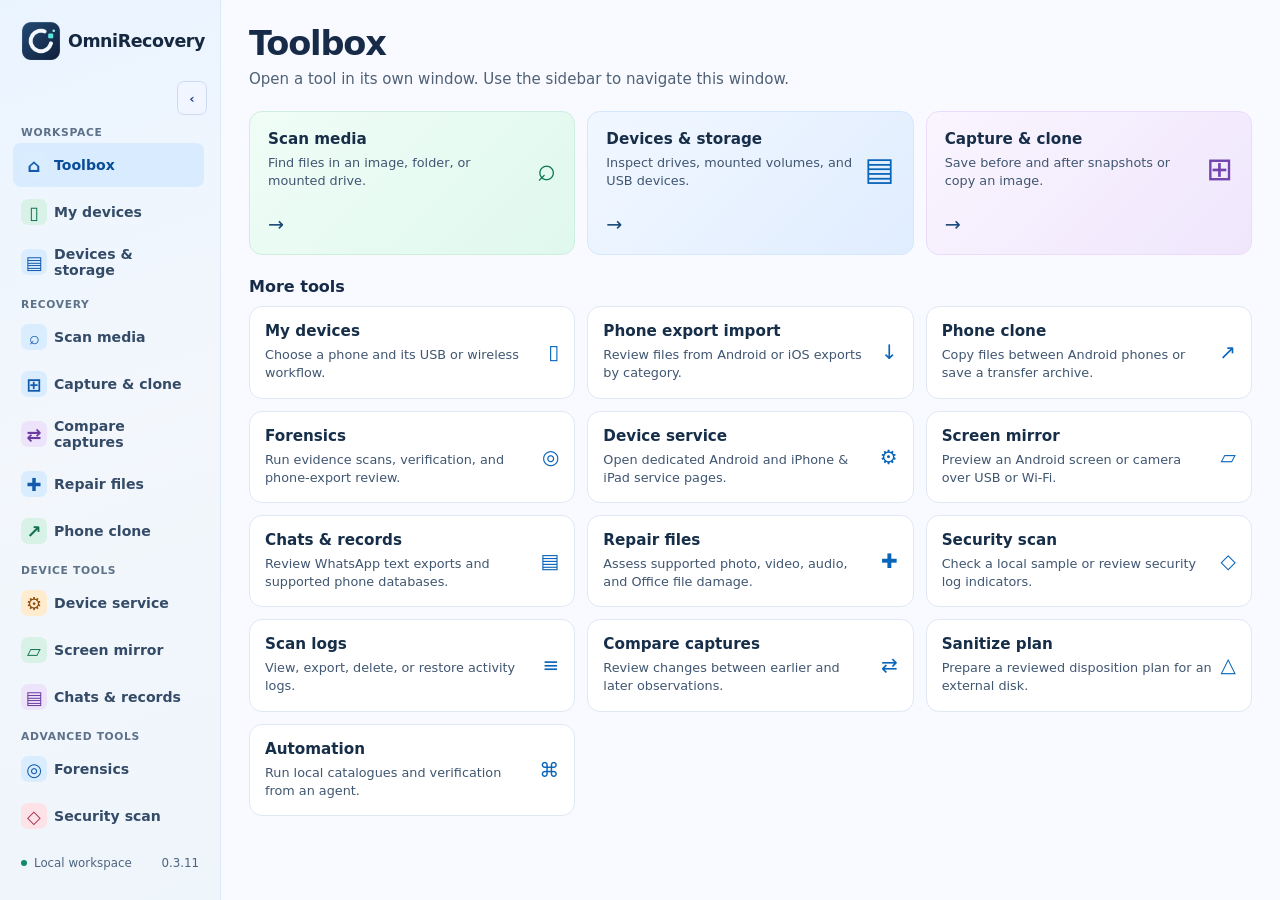
==== commit 050a5e79: "Fix Windows phone discovery and expand forensic recovery" ====
--- a/desktop/frontend/index.html
+++ b/desktop/frontend/index.html
@@ -37,7 +37,7 @@
         <button class="nav-button" data-view="automation"><span class="nav-icon" aria-hidden="true">⌘</span><span class="nav-label">Automation</span></button>
         <button class="nav-button" data-view="settings"><span class="nav-icon" aria-hidden="true">⚙</span><span class="nav-label">Settings</span></button>
       </nav>
-      <div class="sidebar-footer"><span class="offline-dot"></span>Local workspace <span class="version">0.3.10</span></div>
+      <div class="sidebar-footer"><span class="offline-dot"></span>Local workspace <span class="version">0.3.11</span></div>
     </aside>
 
     <main>
@@ -75,7 +75,7 @@
         <div class="phone-card-list" id="phone-card-list"></div>
         <section class="card phone-connect" id="phone-usb-setup">
           <h2>Connect a phone by USB</h2>
-          <div class="source-pair"><div><h3>Android</h3><p class="muted">Unlock the phone, turn on USB debugging in Developer options, and approve this computer on the phone.</p></div><div><h3>iPhone or iPad</h3><p class="muted">Unlock the device, connect it with a data cable, then tap Trust when prompted.</p></div></div>
+          <div class="source-pair"><div><h3>Android</h3><p class="muted">Unlock the phone, turn on USB debugging in Developer options, and approve this computer on the phone.</p><p class="muted" id="phone-windows-help" hidden>On Windows, extract Android SDK Platform-Tools beside OmniRecovery.exe so the platform-tools folder contains adb.exe. If Windows sees the phone and ADB cannot access it, check Device Manager for the manufacturer’s ADB driver.</p></div><div><h3>iPhone or iPad</h3><p class="muted">Unlock the device, connect it with a data cable, then tap Trust when prompted.</p></div></div>
           <p class="muted" id="phone-usb-status" aria-live="polite"></p>
         </section>
         <section class="card phone-connect" id="phone-wireless-setup" hidden>
@@ -453,6 +453,13 @@
           <h2>Deleted entries · The Sleuth Kit</h2>
           <p class="muted">Select a raw image above. This uses the installed `fls` helper to list deleted filesystem entries.</p>
           <div class="scan-options"><label>Filesystem start sector<input id="tsk-offset" inputmode="numeric" value="0"></label><label>Sector size<select id="tsk-sector"><option value="512">512 bytes</option><option value="4096">4096 bytes</option></select></label><button data-action class="primary" id="run-tsk">List deleted entries</button></div>
+          <div id="tsk-recovery" class="actions" hidden><label>Deleted file<select id="tsk-recovery-entry"></select></label><button data-action id="recover-tsk">Recover selected file</button></div>
+          <p id="tsk-recovered-path" class="muted transfer-path" hidden></p>
+        </section>
+        <section class="card output-card">
+          <h2>Disk image tools</h2>
+          <p class="muted">Use installed TestDisk to list partitions or PhotoRec to search the selected raw image for file signatures.</p>
+          <div class="actions"><button data-action id="run-testdisk">List partitions</button><button data-action id="run-photorec">Carve files</button></div>
         </section>
         <section class="card output-card">
           <h2>Mobile artifact analysis</h2>
@@ -465,9 +472,15 @@
           </div>
           <div class="actions"><button data-action class="primary" id="run-leapp">Analyze artifacts</button></div>
         </section>
+        <section class="card output-card">
+          <h2>Import a FQLite report</h2>
+          <p class="muted">Select a CASE JSON-LD report exported by FQLite.</p>
+          <div class="actions"><button data-action id="pick-fqlite">Choose report</button><button data-action id="run-fqlite">Import report</button></div>
+          <p class="muted" id="fqlite-name"></p>
+        </section>
         <section class="card output-card" id="external-forensic-result" hidden>
           <h2 id="external-forensic-title"></h2><p class="muted transfer-path" id="external-forensic-location"></p>
-          <pre id="external-forensic-preview" hidden aria-label="Deleted-entry report preview"></pre>
+          <pre id="external-forensic-preview" hidden aria-label="Forensic report preview"></pre>
         </section>
       </section>
 
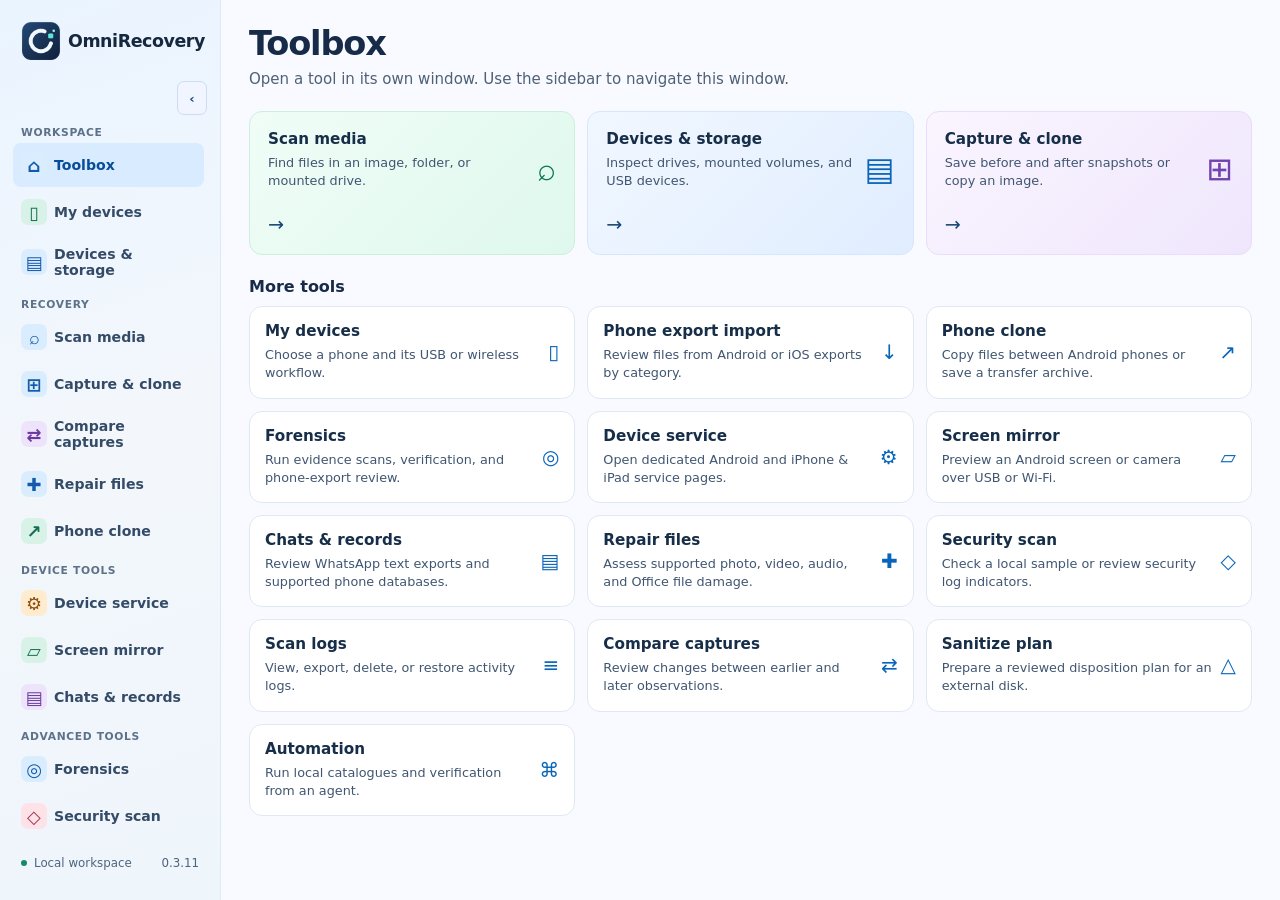
==== commit f53e2ca1: "Show Android USB presence consistently on macOS and Linux" ====
--- a/desktop/frontend/index.html
+++ b/desktop/frontend/index.html
@@ -75,7 +75,7 @@
         <div class="phone-card-list" id="phone-card-list"></div>
         <section class="card phone-connect" id="phone-usb-setup">
           <h2>Connect a phone by USB</h2>
-          <div class="source-pair"><div><h3>Android</h3><p class="muted">Unlock the phone, turn on USB debugging in Developer options, and approve this computer on the phone.</p><p class="muted" id="phone-windows-help" hidden>On Windows, extract Android SDK Platform-Tools beside OmniRecovery.exe so the platform-tools folder contains adb.exe. If Windows sees the phone and ADB cannot access it, check Device Manager for the manufacturer’s ADB driver.</p></div><div><h3>iPhone or iPad</h3><p class="muted">Unlock the device, connect it with a data cable, then tap Trust when prompted.</p></div></div>
+          <div class="source-pair"><div><h3>Android</h3><p class="muted">Connect an unlocked phone with a USB data cable. You can leave USB mode set to File transfer. To browse files or mirror the screen, enable USB debugging in Developer options and approve this computer on the phone.</p><p class="muted" id="phone-windows-help" hidden>On Windows, extract Android SDK Platform-Tools beside OmniRecovery.exe so the platform-tools folder contains adb.exe. If Windows sees the phone and ADB cannot access it, check Device Manager for the manufacturer’s ADB driver.</p><p class="muted" id="phone-linux-help" hidden>Install Android Platform-Tools and your distribution’s Android USB udev rules if ADB reports a permissions error.</p></div><div><h3>iPhone or iPad</h3><p class="muted">Unlock the device, connect it with a data cable, then tap Trust when prompted.</p></div></div>
           <p class="muted" id="phone-usb-status" aria-live="polite"></p>
         </section>
         <section class="card phone-connect" id="phone-wireless-setup" hidden>
